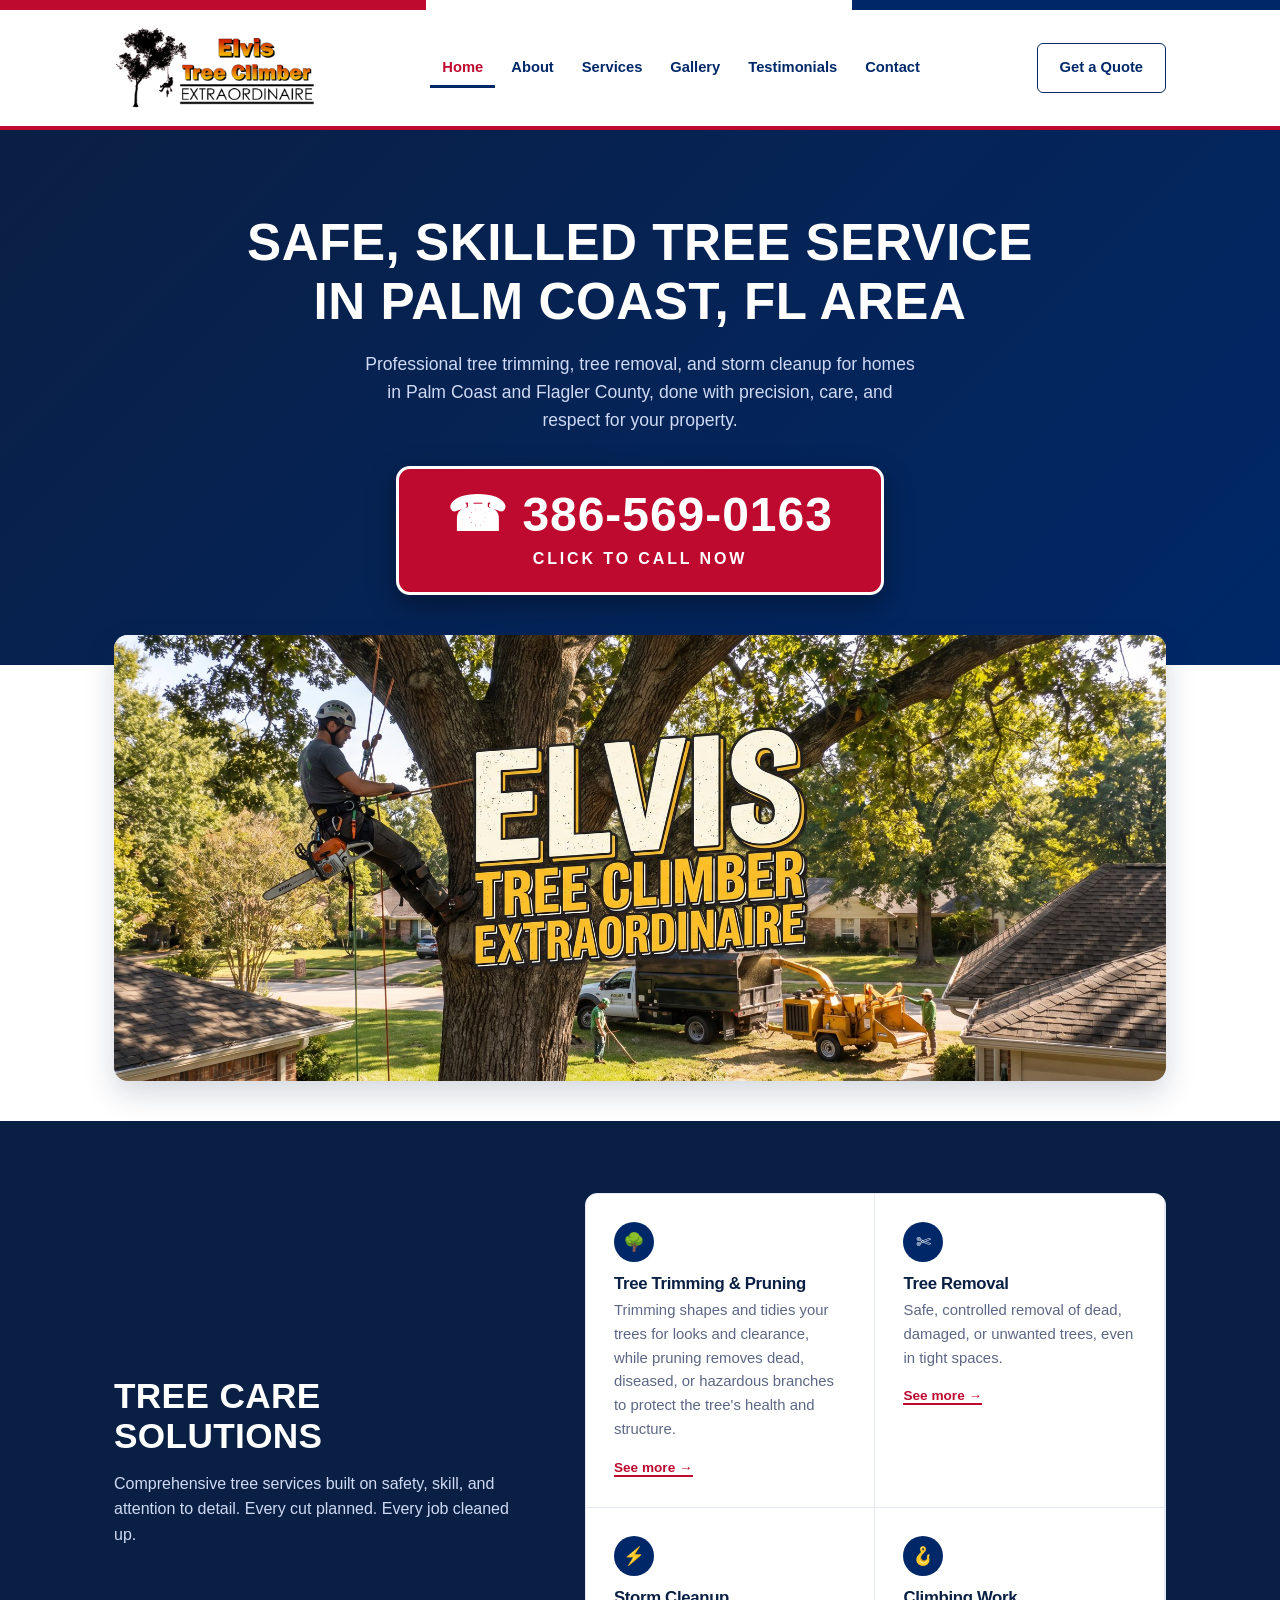
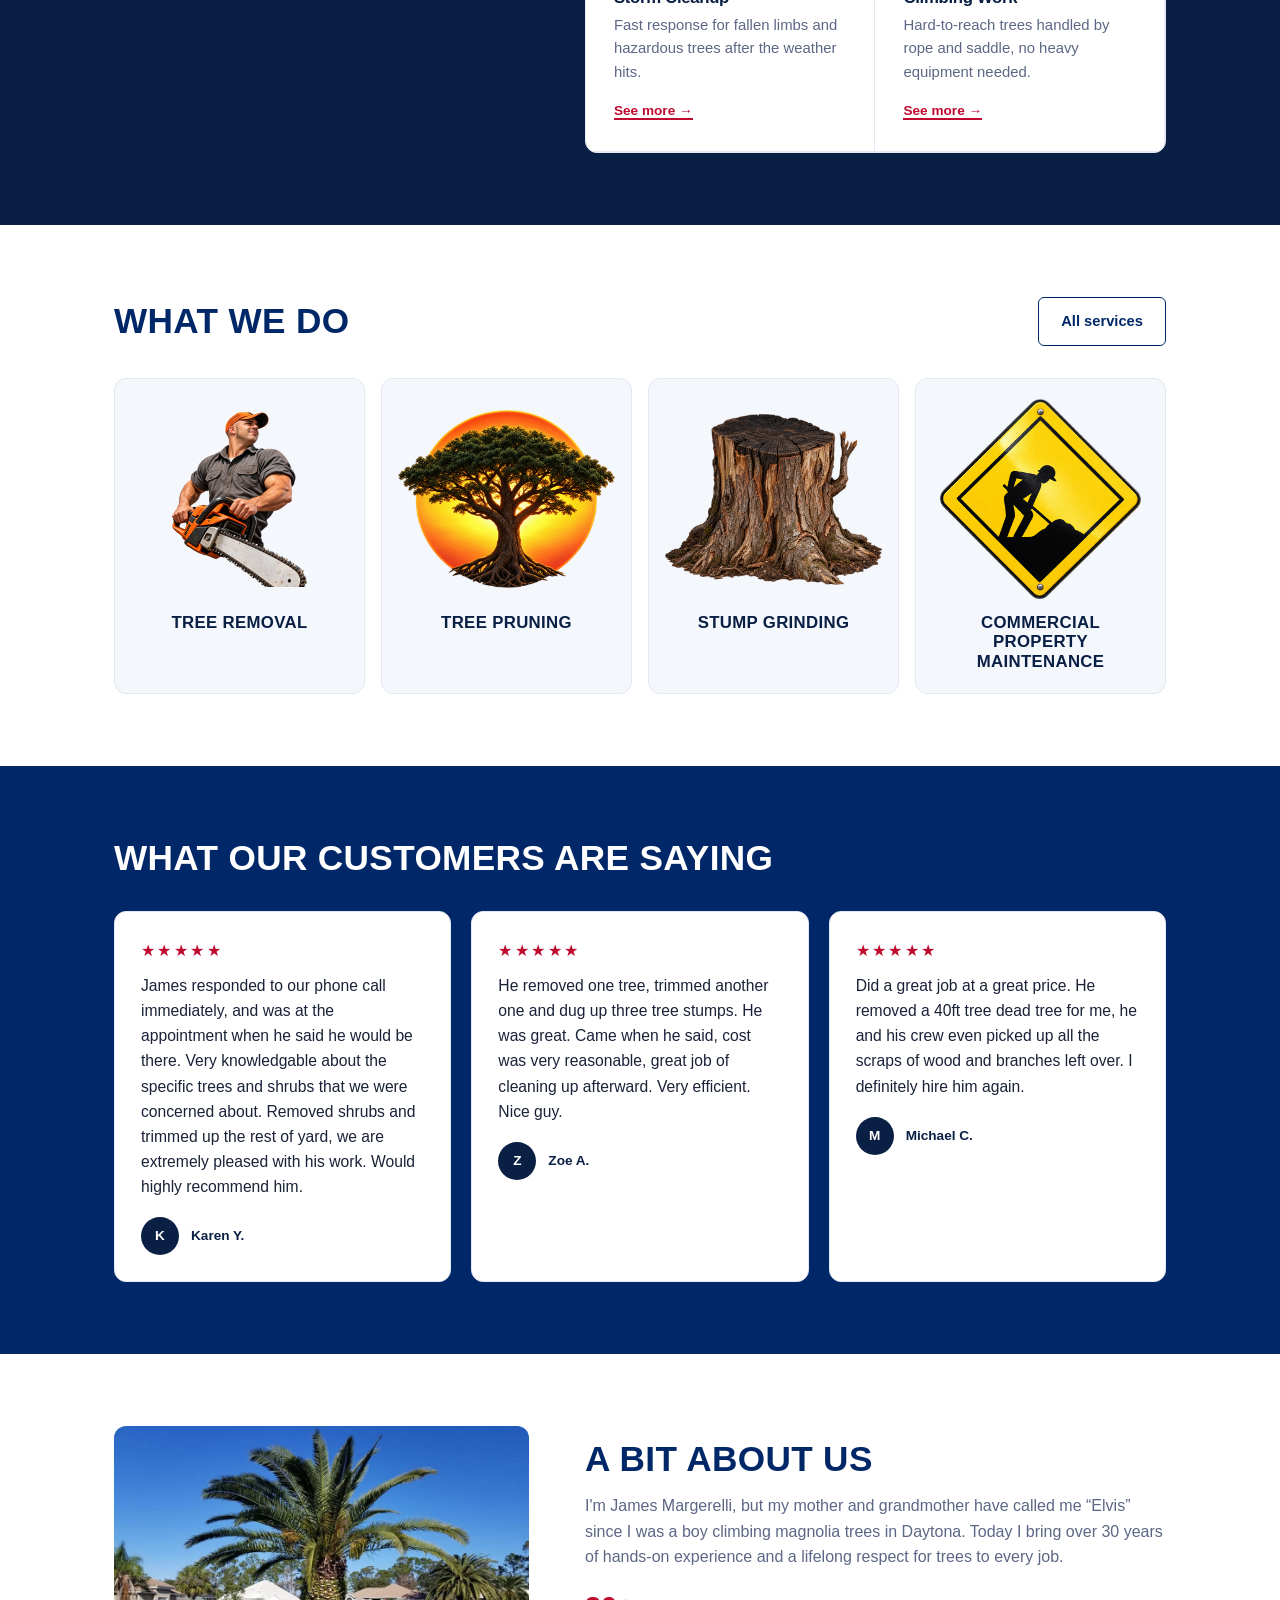
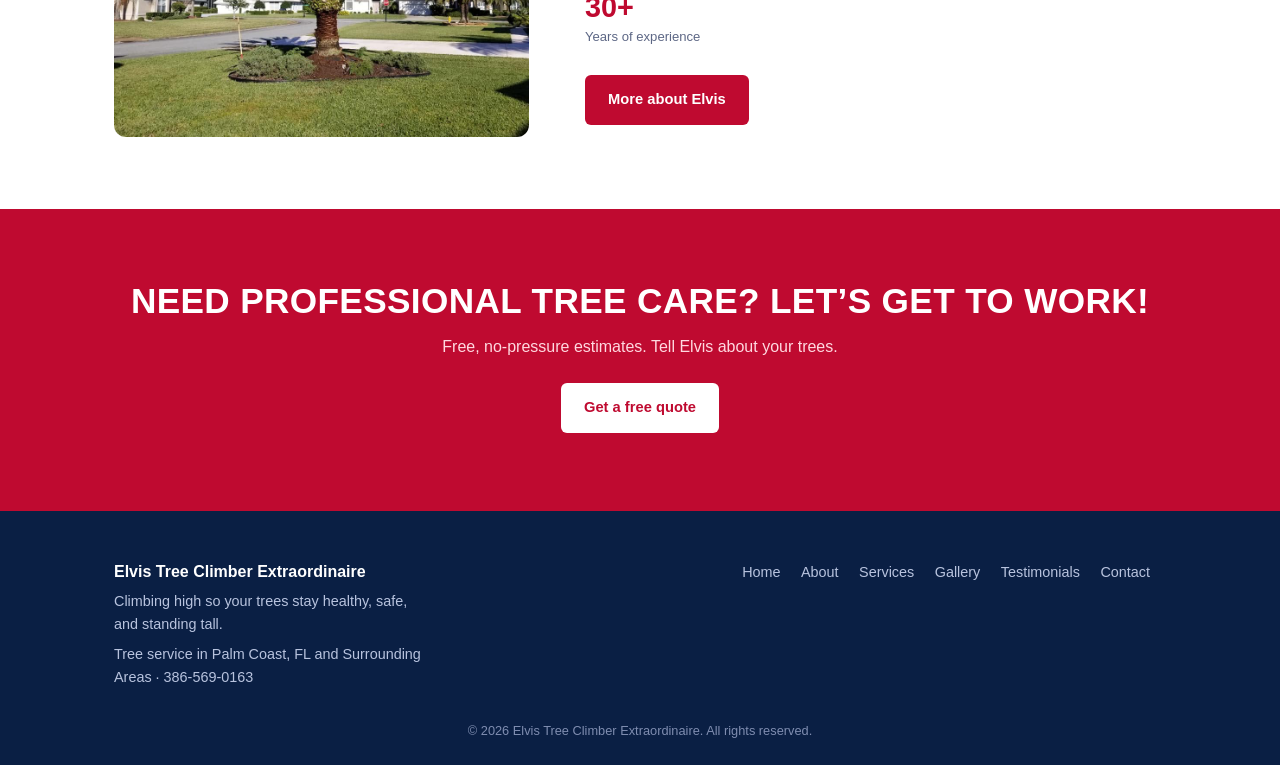
==== index.html @ 9b3d013d "Home: shrink tree removal icon, keep saw fully inside card Co-Authored-By: Claude Sonnet 5.5 <norepl" ====
<!DOCTYPE html>
<html lang="en">
<head>
<meta charset="utf-8">
<meta name="viewport" content="width=device-width,initial-scale=1">
<title>Palm Coast Tree Service | Tree Removal &amp; Trimming | Elvis</title>
<meta name="description" content="30+ years of tree trimming, tree removal, stump removal and storm cleanup in Palm Coast, FL and Flagler County. Call 386-569-0163 for a free quote.">
<link rel="canonical" href="https://elvistreeclimber.com/">
<link rel="icon" type="image/png" href="/favicon.png">
<link rel="apple-touch-icon" href="/apple-touch-icon.png">
<meta property="og:type" content="website">
<meta property="og:site_name" content="Elvis Tree Climber Extraordinaire">
<meta property="og:title" content="Palm Coast Tree Service | Tree Removal &amp; Trimming | Elvis">
<meta property="og:description" content="30+ years of tree trimming, tree removal, stump removal and storm cleanup in Palm Coast, FL and Flagler County. Call 386-569-0163 for a free quote.">
<meta property="og:url" content="https://elvistreeclimber.com/">
<meta property="og:image" content="https://elvistreeclimber.com/img/hero.jpg">
<meta name="twitter:card" content="summary_large_image">
<meta name="geo.region" content="US-FL">
<meta name="geo.placename" content="Palm Coast">
<script type="application/ld+json">{"@context":"https://schema.org","@type":"HomeAndConstructionBusiness","@id":"https://elvistreeclimber.com/#business","name":"Elvis Tree Climber Extraordinaire","alternateName":"Elvis Tree Climber","description":"Professional tree trimming, tree removal, hazardous tree evaluation, stump grinding and storm damage cleanup in Palm Coast, Florida.","url":"https://elvistreeclimber.com/","telephone":"+1-386-569-0163","email":"elvistreeclimber@gmail.com","image":"https://elvistreeclimber.com/img/hero.jpg","logo":"https://elvistreeclimber.com/img/logo.png","founder":{"@type":"Person","name":"James Margerelli"},"address":{"@type":"PostalAddress","addressLocality":"Palm Coast","addressRegion":"FL","addressCountry":"US"},"areaServed":[{"@type":"City","name":"Palm Coast","address":{"@type":"PostalAddress","addressRegion":"FL","addressCountry":"US"}},{"@type":"AdministrativeArea","name":"Flagler County, FL"}],"knowsAbout":["Tree trimming","Tree removal","Stump grinding","Storm damage cleanup","Hazardous tree evaluation","Tree planting"],"priceRange":"$$"}</script>
<link rel="stylesheet" href="style.css">
</head>
<body>
<div class="flagbar"></div>
<header class="site-header"><div class="bar">
  <a class="brand" href="index.html"><img src="img/logo.png" alt="Elvis Tree Climber Extraordinaire logo - tree service in Palm Coast, FL" width="600" height="238"></a>
  <nav><ul>
      <li><a class="active" href="index.html">Home</a></li>
      <li><a href="about.html">About</a></li>
      <li><a href="services.html">Services</a></li>
      <li><a href="gallery.html">Gallery</a></li>
      <li><a href="testimonials.html">Testimonials</a></li>
      <li><a href="contact.html">Contact</a></li>
  </ul></nav>
  <a class="btn btn-outline" href="mailto:elvistreeclimber@gmail.com?subject=Free%20Quote%20Request">Get a Quote</a>
</div></header>
<section class="hero"><div class="wrap narrow">
  <h1>Safe, skilled tree service<br>in Palm Coast, FL area</h1>
  <p>Professional tree trimming, tree removal, and storm cleanup for homes in Palm Coast and Flagler County, done with precision, care, and respect for your property.</p>
  <a class="call-btn" href="tel:+13865690163" aria-label="Call 386-569-0163 now"><span class="call-num">&#9742; 386-569-0163</span><span class="call-sub">CLICK TO CALL NOW</span></a>
</div></section>
<div class="wrap"><div class="hero-img"><img src="img/hero.jpg" alt="Elvis Tree Climber Extraordinaire crew trimming an oak tree with a chipper truck below - tree service Palm Coast, FL" fetchpriority="high" width="2000" height="848"></div></div>

<section class="band navy"><div class="wrap two">
  <div class="lhs"><h2>Tree care solutions</h2><p>Comprehensive tree services built on safety, skill, and attention to detail. Every cut planned. Every job cleaned up.</p></div>
  <div class="svc-grid">
    <div class="svc"><span class="ico">&#127795;</span><h3>Tree Trimming &amp; Pruning</h3><p>Trimming shapes and tidies your trees for looks and clearance, while pruning removes dead, diseased, or hazardous branches to protect the tree's health and structure.</p><a class="more" href="contact.html">See more &rarr;</a></div>
    <div class="svc"><span class="ico">&#9988;</span><h3>Tree Removal</h3><p>Safe, controlled removal of dead, damaged, or unwanted trees, even in tight spaces.</p><a class="more" href="contact.html">See more &rarr;</a></div>
    <div class="svc"><span class="ico">&#9889;</span><h3>Storm Cleanup</h3><p>Fast response for fallen limbs and hazardous trees after the weather hits.</p><a class="more" href="contact.html">See more &rarr;</a></div>
    <div class="svc"><span class="ico">&#129693;</span><h3>Climbing Work</h3><p>Hard-to-reach trees handled by rope and saddle, no heavy equipment needed.</p><a class="more" href="contact.html">See more &rarr;</a></div>
  </div>
</div></section>

<section><div class="wrap">
  <div class="sec-head"><h2>What we do</h2><a class="btn btn-outline" href="services.html">All services</a></div>
  <div class="icon-grid">
    <div class="icon-card"><div class="icon-img"><img style="height:185px;max-height:100%" src="img/icons/removal.png" alt="Chainsaw-wielding tree removal pro in Palm Coast, FL" loading="lazy"></div><h3>Tree Removal</h3></div>
    <div class="icon-card"><div class="icon-img"><img src="img/icons/pruning.png" alt="Tree pruning icon with silhouette of an oak in Palm Coast, FL" loading="lazy"></div><h3>Tree Pruning</h3></div>
    <div class="icon-card"><div class="icon-img"><img src="img/icons/stump.png" alt="Tree stump grinding icon in Palm Coast, FL" loading="lazy"></div><h3>Stump Grinding</h3></div>
    <div class="icon-card"><div class="icon-img"><img src="img/icons/commercial.png" alt="Commercial property maintenance work sign in Palm Coast, FL" loading="lazy"></div><h3>Commercial Property Maintenance</h3></div>
  </div>
</div></section>

<section class="band blue"><div class="wrap">
  <div class="sec-head"><h2>What our customers are saying</h2></div>
  <div class="quotes">
    <figure class="quote"><div class="stars" aria-label="5 out of 5 stars">&#9733;&#9733;&#9733;&#9733;&#9733;</div>
      <blockquote>James responded to our phone call immediately, and was at the appointment when he said he would be there. Very knowledgable about the specific trees and shrubs that we were concerned about. Removed shrubs and trimmed up the rest of yard, we are extremely pleased with his work. Would highly recommend him.</blockquote>
      <figcaption><span class="avatar">K</span><span><b>Karen Y.</b></span></figcaption></figure>
    <figure class="quote"><div class="stars" aria-label="5 out of 5 stars">&#9733;&#9733;&#9733;&#9733;&#9733;</div>
      <blockquote>He removed one tree, trimmed another one and dug up three tree stumps. He was great. Came when he said, cost was very reasonable, great job of cleaning up afterward. Very efficient. Nice guy.</blockquote>
      <figcaption><span class="avatar">Z</span><span><b>Zoe A.</b></span></figcaption></figure>
    <figure class="quote"><div class="stars" aria-label="5 out of 5 stars">&#9733;&#9733;&#9733;&#9733;&#9733;</div>
      <blockquote>Did a great job at a great price. He removed a 40ft tree dead tree for me, he and his crew even picked up all the scraps of wood and branches left over. I definitely hire him again.</blockquote>
      <figcaption><span class="avatar">M</span><span><b>Michael C.</b></span></figcaption></figure>
  </div>
</div></section>

<section><div class="wrap two">
  <div class="about-img wide"><img src="img/palm.jpg" alt="Freshly trimmed palm tree in a Florida neighborhood, tree trimming by Elvis Tree Climber Extraordinaire" width="960" height="720" loading="lazy" decoding="async"></div>
  <div class="lhs"><h2>A bit about us</h2><p>I'm James Margerelli, but my mother and grandmother have called me &ldquo;Elvis&rdquo; since I was a boy climbing magnolia trees in Daytona. Today I bring over 30 years of hands-on experience and a lifelong respect for trees to every job.</p>
    <div class="stats"><div><b>30+</b><span>Years of experience</span></div></div>
    <a class="btn btn-dark" href="about.html">More about Elvis</a></div>
</div></section>

<section class="cta"><div class="wrap">
  <h2>Need Professional Tree Care? Let&rsquo;s Get to Work!</h2>
  <p>Free, no-pressure estimates. Tell Elvis about your trees.</p>
  <a class="btn btn-light" href="mailto:elvistreeclimber@gmail.com?subject=Free%20Quote%20Request">Get a free quote</a>
</div></section>
<footer><div class="wrap foot">
  <div><strong>Elvis Tree Climber Extraordinaire</strong><p>Climbing high so your trees stay healthy, safe, and standing tall.</p><p>Tree service in Palm Coast, FL and Surrounding Areas &middot; <a href="tel:+13865690163">386-569-0163</a></p></div>
  <div><a href="index.html">Home</a> <a href="about.html">About</a> <a href="services.html">Services</a> <a href="gallery.html">Gallery</a> <a href="testimonials.html">Testimonials</a> <a href="contact.html">Contact</a></div>
</div>
<p class="copy">&copy; 2026 Elvis Tree Climber Extraordinaire. All rights reserved.</p></footer>
</body>
</html>
---- style.css ----
:root{--red:#BF0A30;--red-dark:#8f0724;--navy:#0a1f44;--blue:#002868;--ink:#1a2238;--muted:#5d6785;--line:#e3e8f2;--tint:#f4f7fc;--white:#fff}
*{box-sizing:border-box;margin:0;padding:0}
html{scroll-behavior:smooth}
body{font-family:'Inter','Segoe UI',Helvetica,Arial,sans-serif;color:var(--ink);background:var(--white);line-height:1.6;-webkit-font-smoothing:antialiased}
a{color:inherit;text-decoration:none}
.wrap{max-width:1100px;margin:0 auto;padding:0 24px}
.narrow{max-width:760px}
h1,h2,h3{line-height:1.15;letter-spacing:-.02em;color:var(--navy)}

/* header */
.site-header{background:var(--white);border-bottom:1px solid var(--line);position:sticky;top:0;z-index:50}
.bar{max-width:1100px;margin:0 auto;padding:16px 24px;display:flex;align-items:center;justify-content:space-between;gap:16px;flex-wrap:wrap}
.brand{font-weight:800;font-size:1.05rem;color:var(--navy);display:flex;align-items:center;gap:8px}
.brand .mark{color:var(--red);font-size:1rem}
nav ul{list-style:none;display:flex;gap:4px;flex-wrap:wrap}
nav a{display:block;padding:8px 12px;font-size:.92rem;font-weight:500;color:var(--muted);border-radius:6px}
nav a:hover{color:var(--navy)}
nav a.active{color:var(--navy);font-weight:700;box-shadow:inset 0 -2px 0 var(--red);border-radius:0}

/* buttons */
.btn{display:inline-block;padding:12px 22px;border-radius:6px;font-weight:600;font-size:.92rem;border:1.5px solid transparent;cursor:pointer;font-family:inherit;transition:.15s}
.btn-dark{background:var(--navy);color:var(--white)}
.btn-dark:hover{background:var(--red)}
.btn-outline{border-color:var(--navy);color:var(--navy);background:transparent}
.btn-outline:hover{background:var(--navy);color:var(--white)}
.btn-light{background:var(--white);color:var(--red)}
.btn-light:hover{background:var(--navy);color:var(--white)}

/* hero + intro */
.hero{padding:84px 0 40px;text-align:center}
.hero h1{font-size:clamp(2.2rem,5.5vw,3.6rem);font-weight:800}
.hero p{margin:18px auto 28px;color:var(--muted);font-size:1.1rem;max-width:560px}
.intro{padding:64px 0 24px;text-align:center}
.intro h1{font-size:clamp(2rem,4.5vw,3rem);font-weight:800}
.intro p{margin:14px auto 0;color:var(--muted);font-size:1.05rem;max-width:620px}
.hero-img{margin-top:16px;aspect-ratio:21/9;border-radius:14px;background:var(--tint);border:2px dashed #c3cde3;display:flex;align-items:center;justify-content:center;color:var(--muted);font-weight:600;font-size:.95rem;text-align:center;padding:20px;overflow:hidden}

/* sections */
section{padding:72px 0}
.band{background:var(--tint)}
h2{font-size:clamp(1.6rem,3.2vw,2.2rem);font-weight:800}
.sec-head{display:flex;justify-content:space-between;align-items:center;gap:16px;flex-wrap:wrap;margin-bottom:32px}
.two{display:grid;grid-template-columns:1fr 1.4fr;gap:56px;align-items:center}
.lhs p{color:var(--muted);margin:14px 0 22px}

/* services */
.svc-grid{display:grid;grid-template-columns:1fr 1fr;gap:0;border:1px solid var(--line);border-radius:12px;overflow:hidden;background:var(--white)}
.svc-grid.three{grid-template-columns:repeat(3,1fr)}
.svc{padding:28px;border-right:1px solid var(--line);border-bottom:1px solid var(--line)}
.svc .ico{display:inline-flex;width:40px;height:40px;border-radius:50%;background:var(--tint);align-items:center;justify-content:center;font-size:1.1rem;margin-bottom:12px;color:var(--red)}
.svc h3{font-size:1.05rem;margin-bottom:6px}
.svc p{color:var(--muted);font-size:.93rem;margin-bottom:12px}
.more{font-weight:700;font-size:.85rem;color:var(--red);border-bottom:2px solid var(--red)}

/* photos */
.shots{display:grid;grid-template-columns:repeat(4,1fr);gap:16px}
.shots.six{grid-template-columns:repeat(3,1fr)}
.shot{aspect-ratio:4/5;border-radius:12px;display:flex;align-items:center;justify-content:center;text-align:center;padding:14px;background:var(--tint);border:2px dashed #c3cde3;color:var(--muted);font-weight:600;font-size:.9rem;overflow:hidden}
.shots.six .shot{aspect-ratio:4/3}

/* testimonials */
.quotes{display:grid;grid-template-columns:repeat(3,1fr);gap:20px}
.quotes.two-col{grid-template-columns:1fr 1fr}
.quote{background:var(--white);border:1px solid var(--line);border-radius:12px;padding:26px}
.stars{color:var(--red);letter-spacing:.15em;margin-bottom:10px}
.quote blockquote{font-size:.98rem;color:var(--ink);margin-bottom:18px}
.quote figcaption{display:flex;align-items:center;gap:12px;font-size:.85rem;color:var(--muted)}
.quote figcaption b{color:var(--navy)}
.avatar{width:38px;height:38px;border-radius:50%;background:var(--navy);color:#fff;display:inline-flex;align-items:center;justify-content:center;font-weight:700}

/* about */
.about-img{aspect-ratio:4/5;border-radius:12px;background:var(--tint);border:2px dashed #c3cde3;display:flex;align-items:center;justify-content:center;color:var(--muted);font-weight:600;overflow:hidden}
.stats{display:flex;gap:32px;margin:6px 0 26px;flex-wrap:wrap}
.stats b{display:block;font-size:1.8rem;color:var(--navy);line-height:1.1}
.stats span{font-size:.82rem;color:var(--muted)}

/* cta */
.cta{background:var(--red);color:#fff;text-align:center}
.cta h2{color:#fff}
.cta p{margin:12px 0 24px;color:#ffd9e0}

/* form */
form{display:grid;gap:16px}
label{display:block;font-weight:600;font-size:.85rem;color:var(--navy);margin-bottom:6px}
input,textarea,select{width:100%;padding:12px 14px;border:1.5px solid var(--line);border-radius:8px;font:inherit;background:#fff}
input:focus,textarea:focus,select:focus{outline:none;border-color:var(--red)}
textarea{min-height:140px}

/* footer */
footer{background:var(--navy);color:#b8c3de;padding:48px 0 24px}
.foot{display:flex;justify-content:space-between;gap:32px;flex-wrap:wrap}
.foot strong{color:#fff}
.foot p{margin-top:6px;max-width:320px;font-size:.9rem}
.foot a{margin-right:16px;font-size:.9rem}
.foot a:hover{color:#fff}
.copy{text-align:center;margin-top:32px;font-size:.8rem;color:#7f8db0}

@media(max-width:860px){
  .two{grid-template-columns:1fr;gap:32px}
  .svc-grid,.svc-grid.three{grid-template-columns:1fr}
  .shots{grid-template-columns:1fr 1fr}
  .shots.six{grid-template-columns:1fr 1fr}
  .quotes,.quotes.two-col{grid-template-columns:1fr}
  .bar{justify-content:center}
  nav ul{justify-content:center}
  .hero-img{aspect-ratio:16/10}
}

/* when a real photo is dropped into a slot, fill it */
.hero-img img,.shot img,.about-img img{width:100%;height:100%;object-fit:cover;display:block}
.hero-img:has(img),.shot:has(img),.about-img:has(img){border:0;padding:0}

/* about page long-form */
.prose h2{margin-bottom:14px}
.prose p{color:var(--muted);margin:0 0 16px}
.lhs.prose p{margin:0 0 16px}
.sig{color:var(--navy)!important;border-left:3px solid var(--red);padding-left:14px;margin-top:24px!important}
.list-title{margin:36px 0 16px;font-size:1.2rem}
.checks{list-style:none;display:grid;grid-template-columns:1fr 1fr;gap:16px}
.checks li{border:1px solid var(--line);border-radius:12px;padding:20px 22px;color:var(--muted);font-size:.93rem;background:var(--white);border-top:3px solid var(--red)}
.checks li b{display:block;color:var(--navy);font-size:1rem;margin-bottom:4px}
@media(max-width:860px){.checks{grid-template-columns:1fr}}

/* ---- flag palette: stronger red & blue ---- */
.flagbar{height:10px;background:linear-gradient(90deg,var(--red) 0 33.3%,#fff 33.3% 66.6%,var(--blue) 66.6%)}
.site-header{border-bottom:4px solid var(--red)}
.brand img{height:84px;width:auto;display:block}
nav a{color:var(--blue);font-weight:600}
nav a:hover{color:var(--red)}
nav a.active{color:var(--red);box-shadow:inset 0 -3px 0 var(--blue)}
.btn-dark{background:var(--red);color:#fff}
.btn-dark:hover{background:var(--blue)}
.btn-outline{border-color:var(--blue);color:var(--blue)}
.btn-outline:hover{background:var(--blue);color:#fff}
.hero,.intro{background:linear-gradient(135deg,var(--navy),var(--blue));color:#fff}
.hero h1,.intro h1{color:#fff}
.hero p,.intro p{color:#cfdaf5}
.hero{padding-bottom:70px}
.hero-img{margin-top:-30px;margin-bottom:40px;position:relative;background:#fff;box-shadow:0 12px 30px rgba(10,31,68,.18)}
.intro{padding:56px 0 52px;border-bottom:6px solid var(--red)}
h2{color:var(--blue)}
.band.navy{background:var(--navy);color:#fff}
.band.navy h2,.band.navy h3{color:#fff}
.band.navy p{color:#cfdaf5}
.band.navy .svc h3{color:var(--navy)}
.band.navy .svc p{color:var(--muted)}
.band.navy .btn-dark:hover{background:#fff;color:var(--red)}
.band.blue{background:var(--blue);color:#fff}
.band.blue h2{color:#fff}
.band.blue p{color:#dbe5ff}
.band.blue .quote blockquote{color:var(--ink)}
.band.blue .sig{color:#fff!important;border-left-color:var(--red)}
.svc .ico{background:var(--blue);color:#fff}
.stats b{color:var(--red)}
.checks li{border-top-color:var(--blue)}
.cta{background:var(--red)}
.about-img img{object-position:center 20%}
footer{border-top:6px solid var(--red)}
@media(max-width:860px){.brand img{height:64px}.hero-img{margin-top:-20px}}
.quotes.two-col{align-items:start}

/* all-caps page and section titles */
h1,h2{text-transform:uppercase;letter-spacing:.01em}
.hero h1{font-size:clamp(2rem,5vw,3.2rem)}

.hero-img:has(img){aspect-ratio:2000/848}
@media(max-width:860px){.hero-img:has(img){aspect-ratio:2000/848}}

/* big call button */
.call-btn{display:inline-flex;flex-direction:column;align-items:center;gap:4px;background:var(--red);color:#fff;padding:20px 48px;border-radius:14px;border:3px solid #fff;box-shadow:0 10px 28px rgba(0,0,0,.35);transition:.15s;animation:callpulse 2.2s infinite}
.call-btn:hover{background:#fff;color:var(--red);border-color:var(--red);transform:translateY(-2px)}
.call-num{font-size:clamp(1.9rem,6vw,3rem);font-weight:900;letter-spacing:.02em;line-height:1.1}
.call-sub{font-size:clamp(.8rem,2.4vw,1rem);font-weight:800;letter-spacing:.18em}
@keyframes callpulse{0%{box-shadow:0 10px 28px rgba(0,0,0,.35),0 0 0 0 rgba(191,10,48,.6)}70%{box-shadow:0 10px 28px rgba(0,0,0,.35),0 0 0 18px rgba(191,10,48,0)}100%{box-shadow:0 10px 28px rgba(0,0,0,.35),0 0 0 0 rgba(191,10,48,0)}}
@media(prefers-reduced-motion:reduce){.call-btn{animation:none}}
.hero p{margin-bottom:32px}

.nw{white-space:nowrap}

.intro p.contact-line{max-width:none;display:flex;flex-wrap:wrap;justify-content:center;gap:6px 0}
.contact-line span{padding:0 18px;border-left:1px solid rgba(255,255,255,.35)}
.contact-line span:first-child{border-left:0}
@media(max-width:700px){.contact-line{flex-direction:column;align-items:center}.contact-line span{border-left:0;padding:2px 0}}
.hero .wrap.narrow{max-width:920px}.hero h1{text-wrap:balance}

.about-img.wide{aspect-ratio:4/3}
.about-img.wide img{object-position:center}

.gallery{columns:3;column-gap:16px}
.gallery .gitem{display:block;margin:0 0 16px;break-inside:avoid;border-radius:12px;overflow:hidden;background:var(--tint)}
.gallery .gitem img{width:100%;height:auto;display:block;transition:transform .3s}
.gallery .gitem:hover img{transform:scale(1.03)}
@media(max-width:900px){.gallery{columns:2}}
@media(max-width:520px){.gallery{columns:1}}

.icon-grid{display:grid;grid-template-columns:repeat(4,1fr);gap:16px}
.icon-card{background:var(--tint);border:1px solid var(--line);border-radius:12px;padding:20px 16px 22px;text-align:center}
.icon-img{height:200px;display:flex;align-items:center;justify-content:center;margin-bottom:14px}
.icon-img img{max-width:100%;max-height:100%;width:auto;height:auto;object-fit:contain}
.icon-card h3{font-size:1.05rem;text-transform:uppercase;letter-spacing:.02em;color:var(--navy);margin:0}
@media(max-width:900px){.icon-grid{grid-template-columns:1fr 1fr}}

.band-tint{background:var(--tint)}
.feature{display:grid;grid-template-columns:1fr 1.6fr;gap:40px;align-items:center}
.feature-img{display:flex;justify-content:center}
.feature-img img{max-width:260px;width:100%;height:auto}
.feature-txt h2{margin-top:0}
.feature-txt p{color:var(--muted);line-height:1.7}
.feature-txt .btn{margin-top:8px}
@media(max-width:800px){.feature{grid-template-columns:1fr;gap:20px;text-align:center}}
.feature-txt h2{margin-bottom:14px}.feature-txt p{margin:0 0 14px}
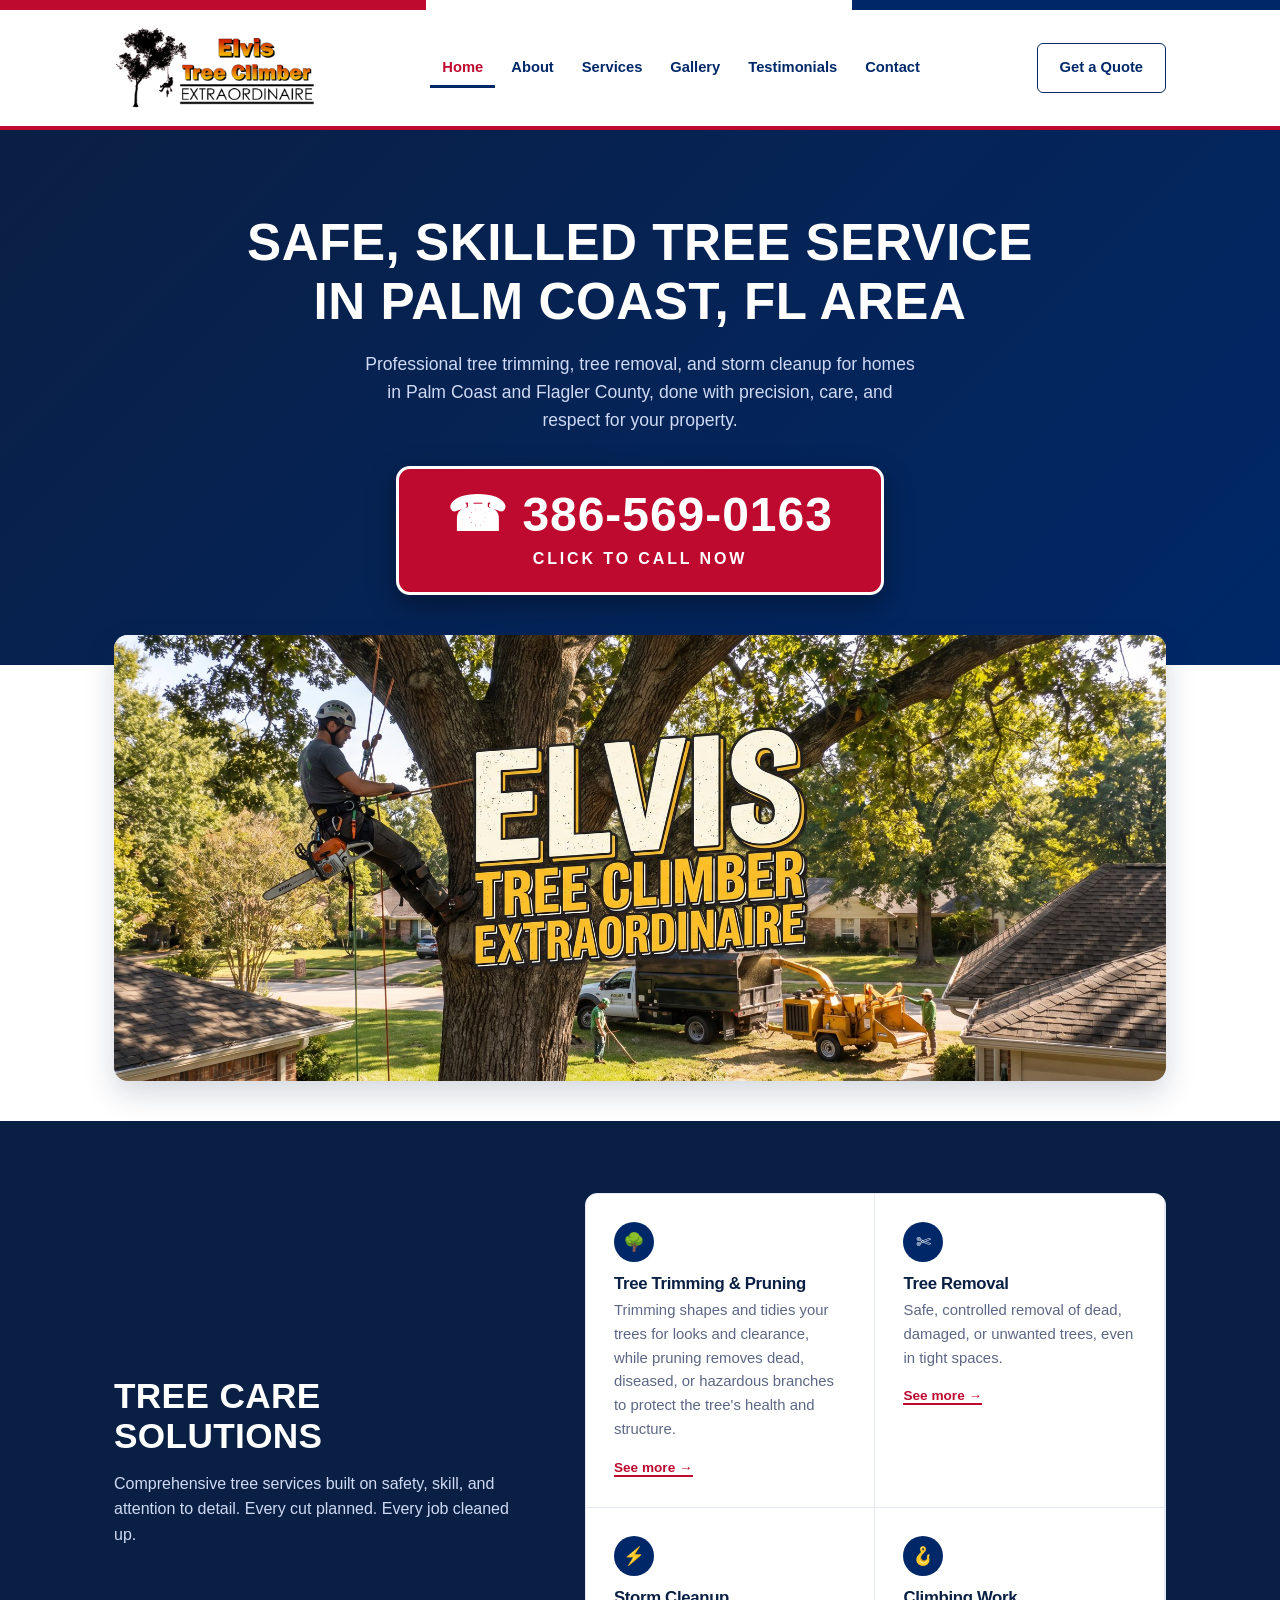
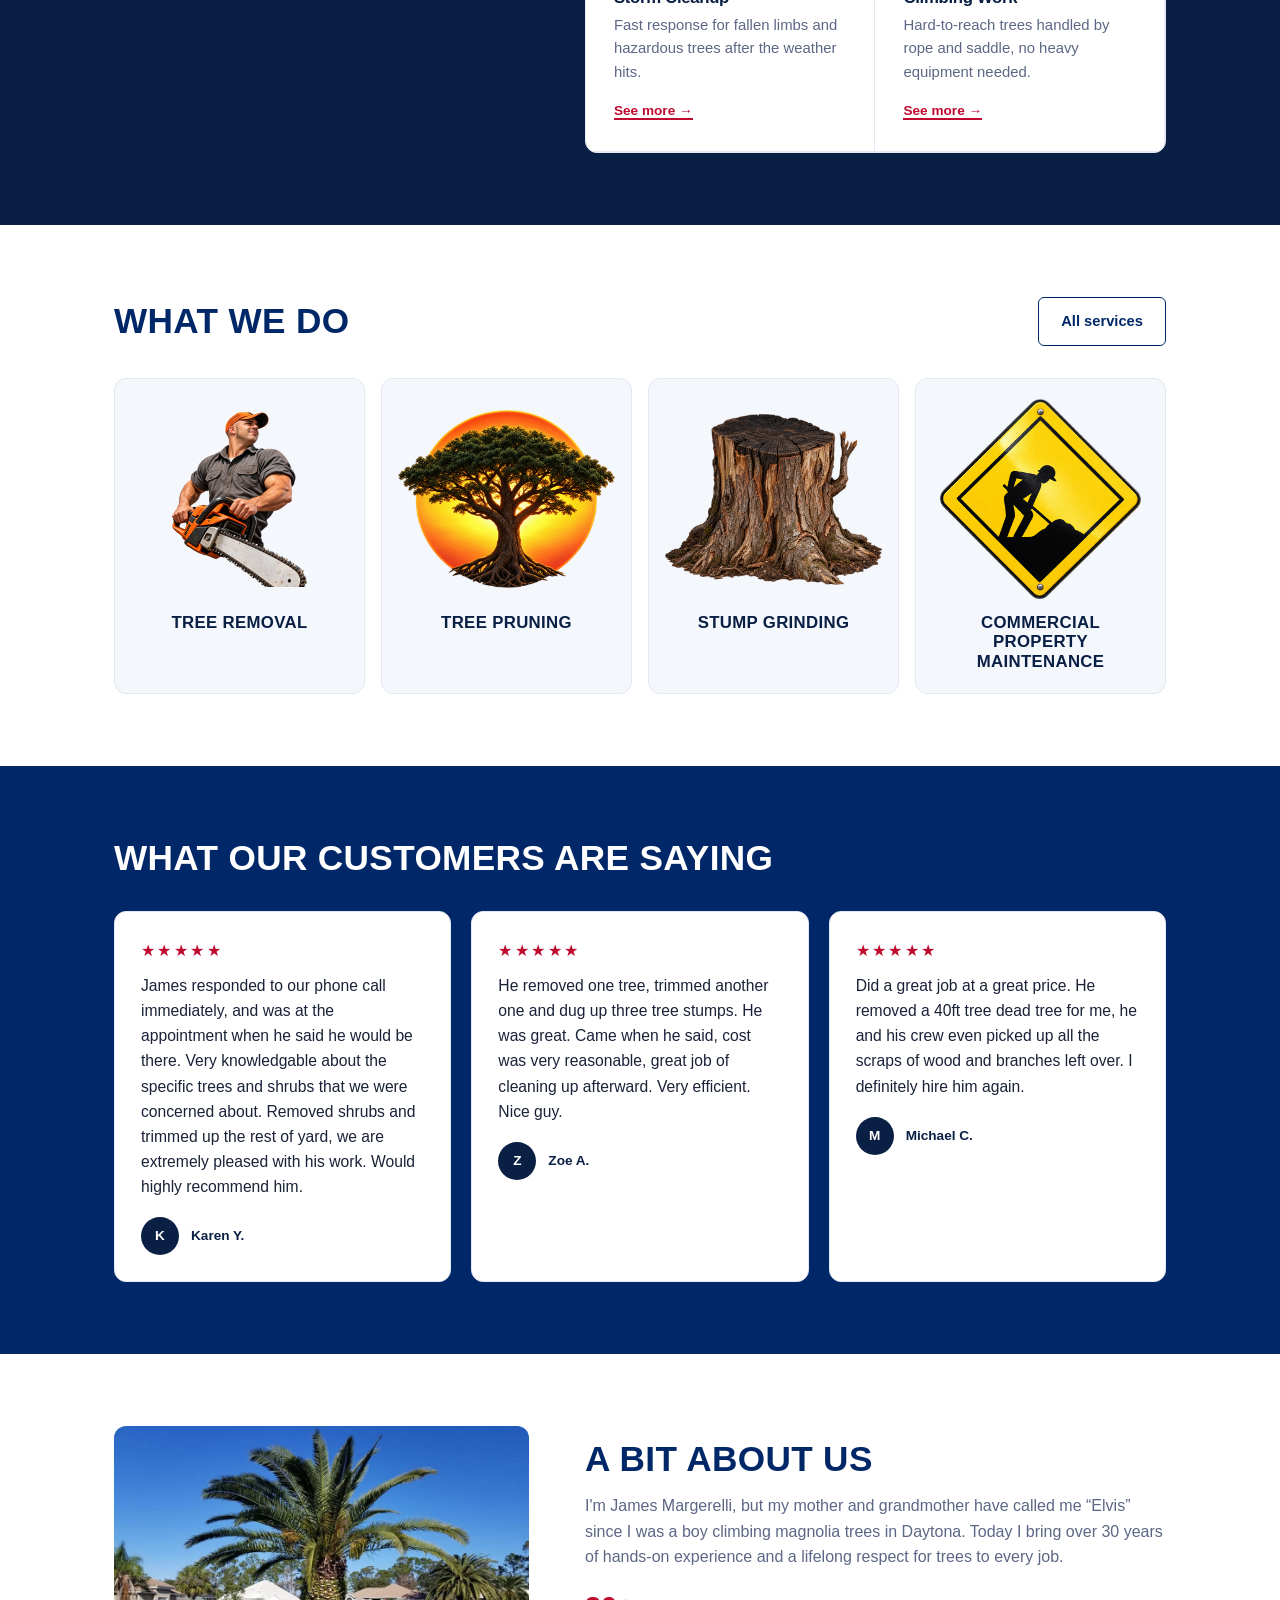
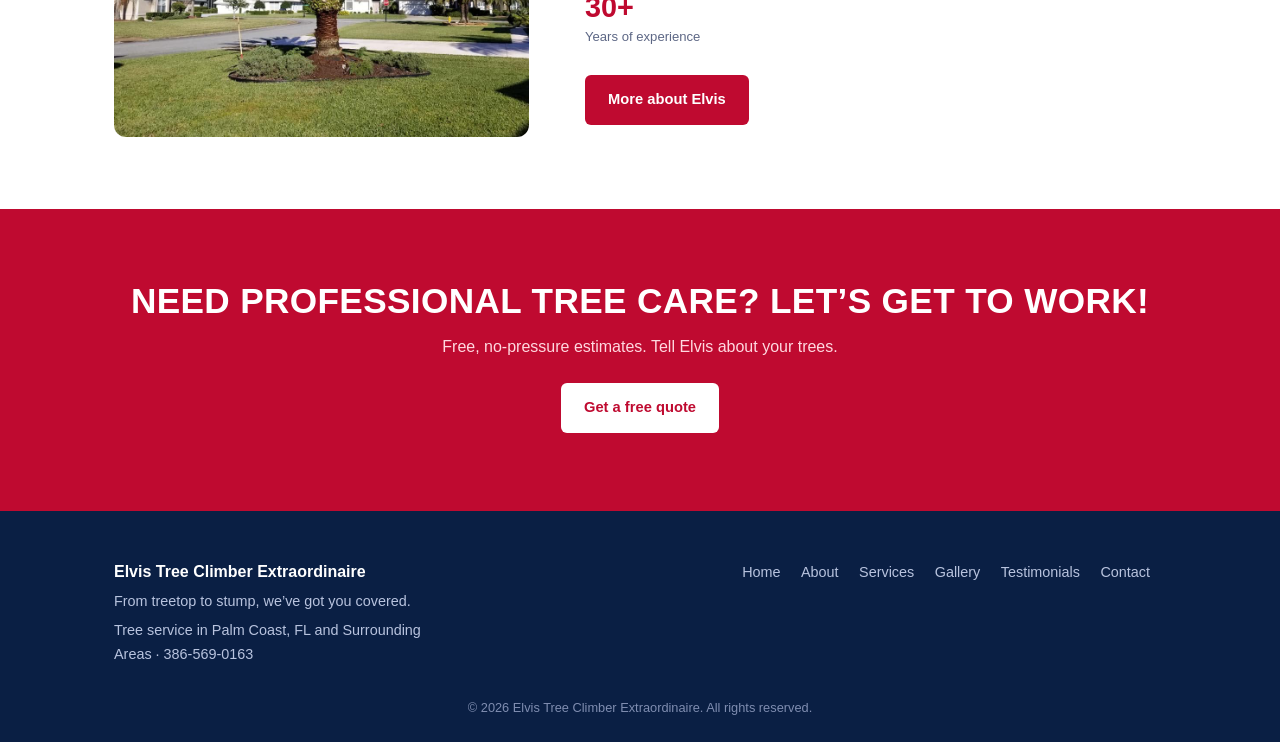
==== commit 01321730: "Footer tagline: From treetop to stump, we've got you covered Co-Authored-By: Claude Sonnet 5.5 <nore" ====
--- a/index.html
+++ b/index.html
@@ -89,7 +89,7 @@
   <a class="btn btn-light" href="mailto:elvistreeclimber@gmail.com?subject=Free%20Quote%20Request">Get a free quote</a>
 </div></section>
 <footer><div class="wrap foot">
-  <div><strong>Elvis Tree Climber Extraordinaire</strong><p>Climbing high so your trees stay healthy, safe, and standing tall.</p><p>Tree service in Palm Coast, FL and Surrounding Areas &middot; <a href="tel:+13865690163">386-569-0163</a></p></div>
+  <div><strong>Elvis Tree Climber Extraordinaire</strong><p>From treetop to stump, we&rsquo;ve got you covered.</p><p>Tree service in Palm Coast, FL and Surrounding Areas &middot; <a href="tel:+13865690163">386-569-0163</a></p></div>
   <div><a href="index.html">Home</a> <a href="about.html">About</a> <a href="services.html">Services</a> <a href="gallery.html">Gallery</a> <a href="testimonials.html">Testimonials</a> <a href="contact.html">Contact</a></div>
 </div>
 <p class="copy">&copy; 2026 Elvis Tree Climber Extraordinaire. All rights reserved.</p></footer>
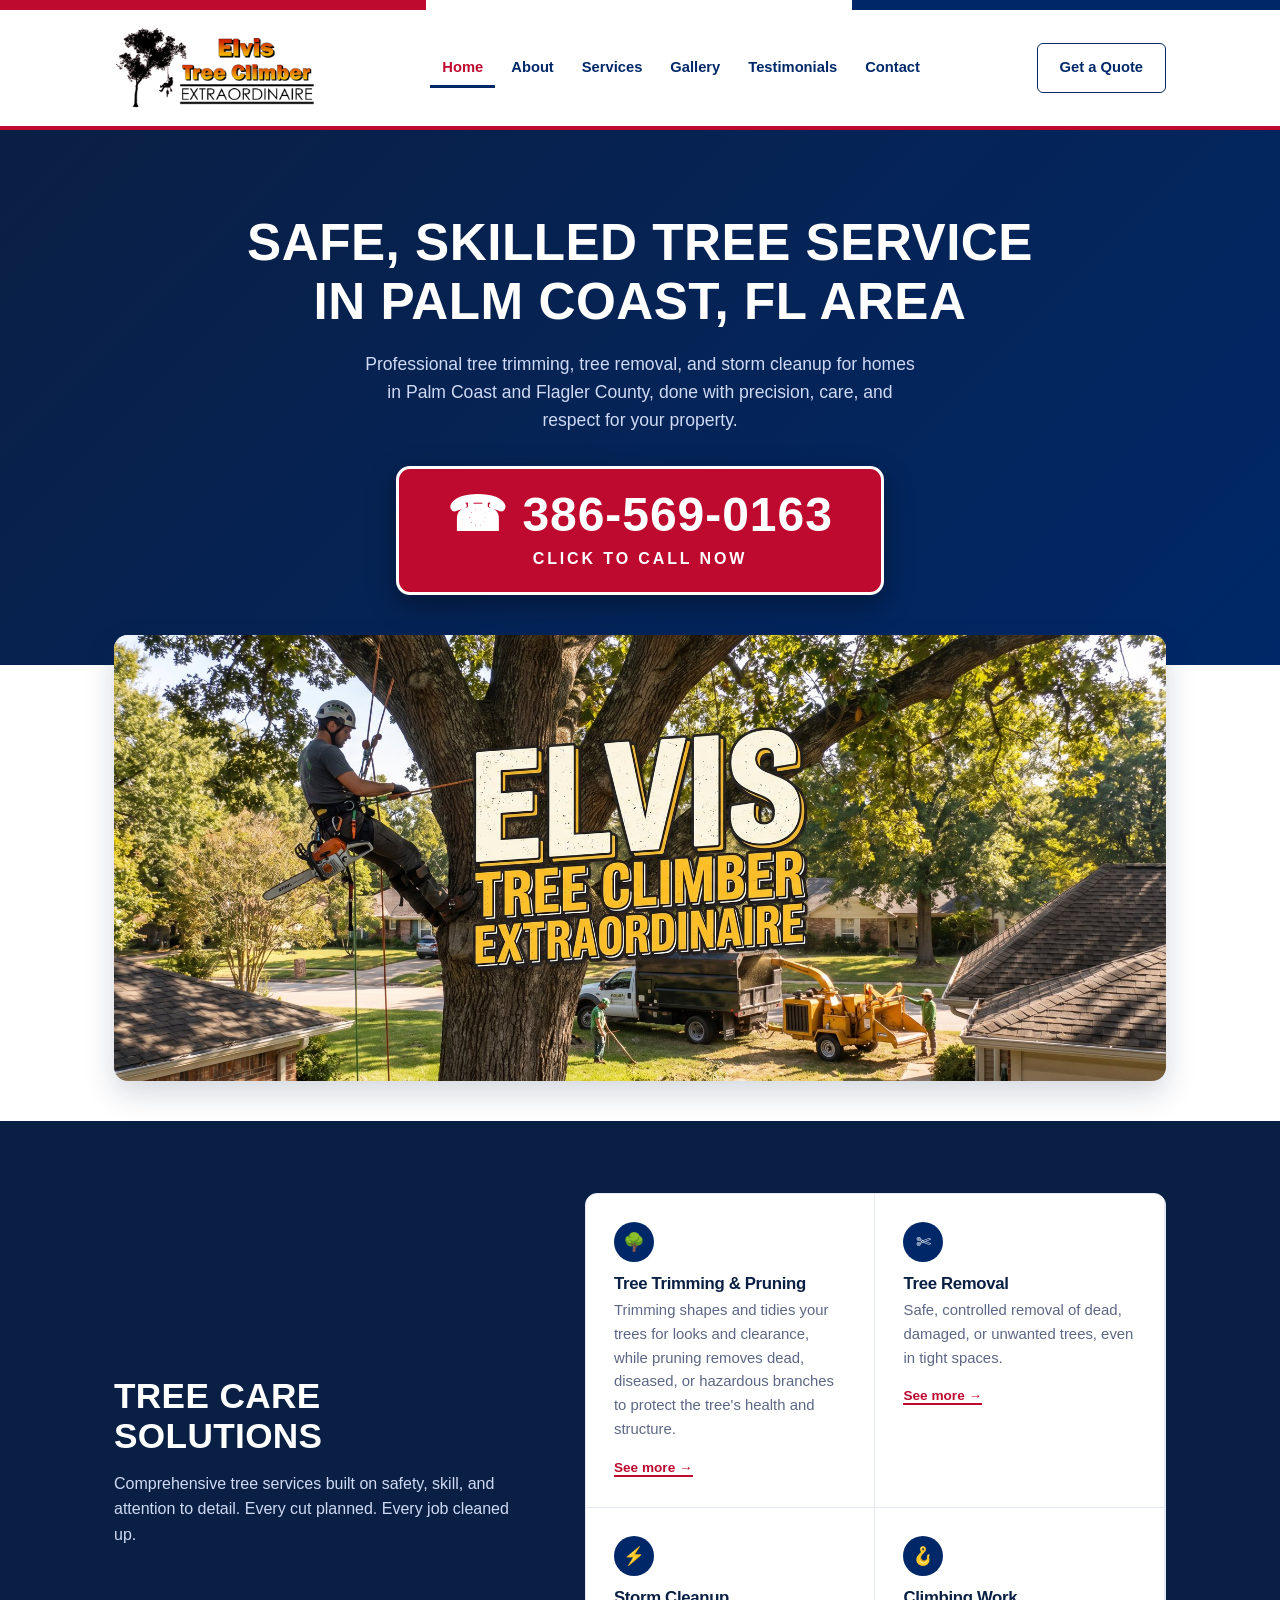
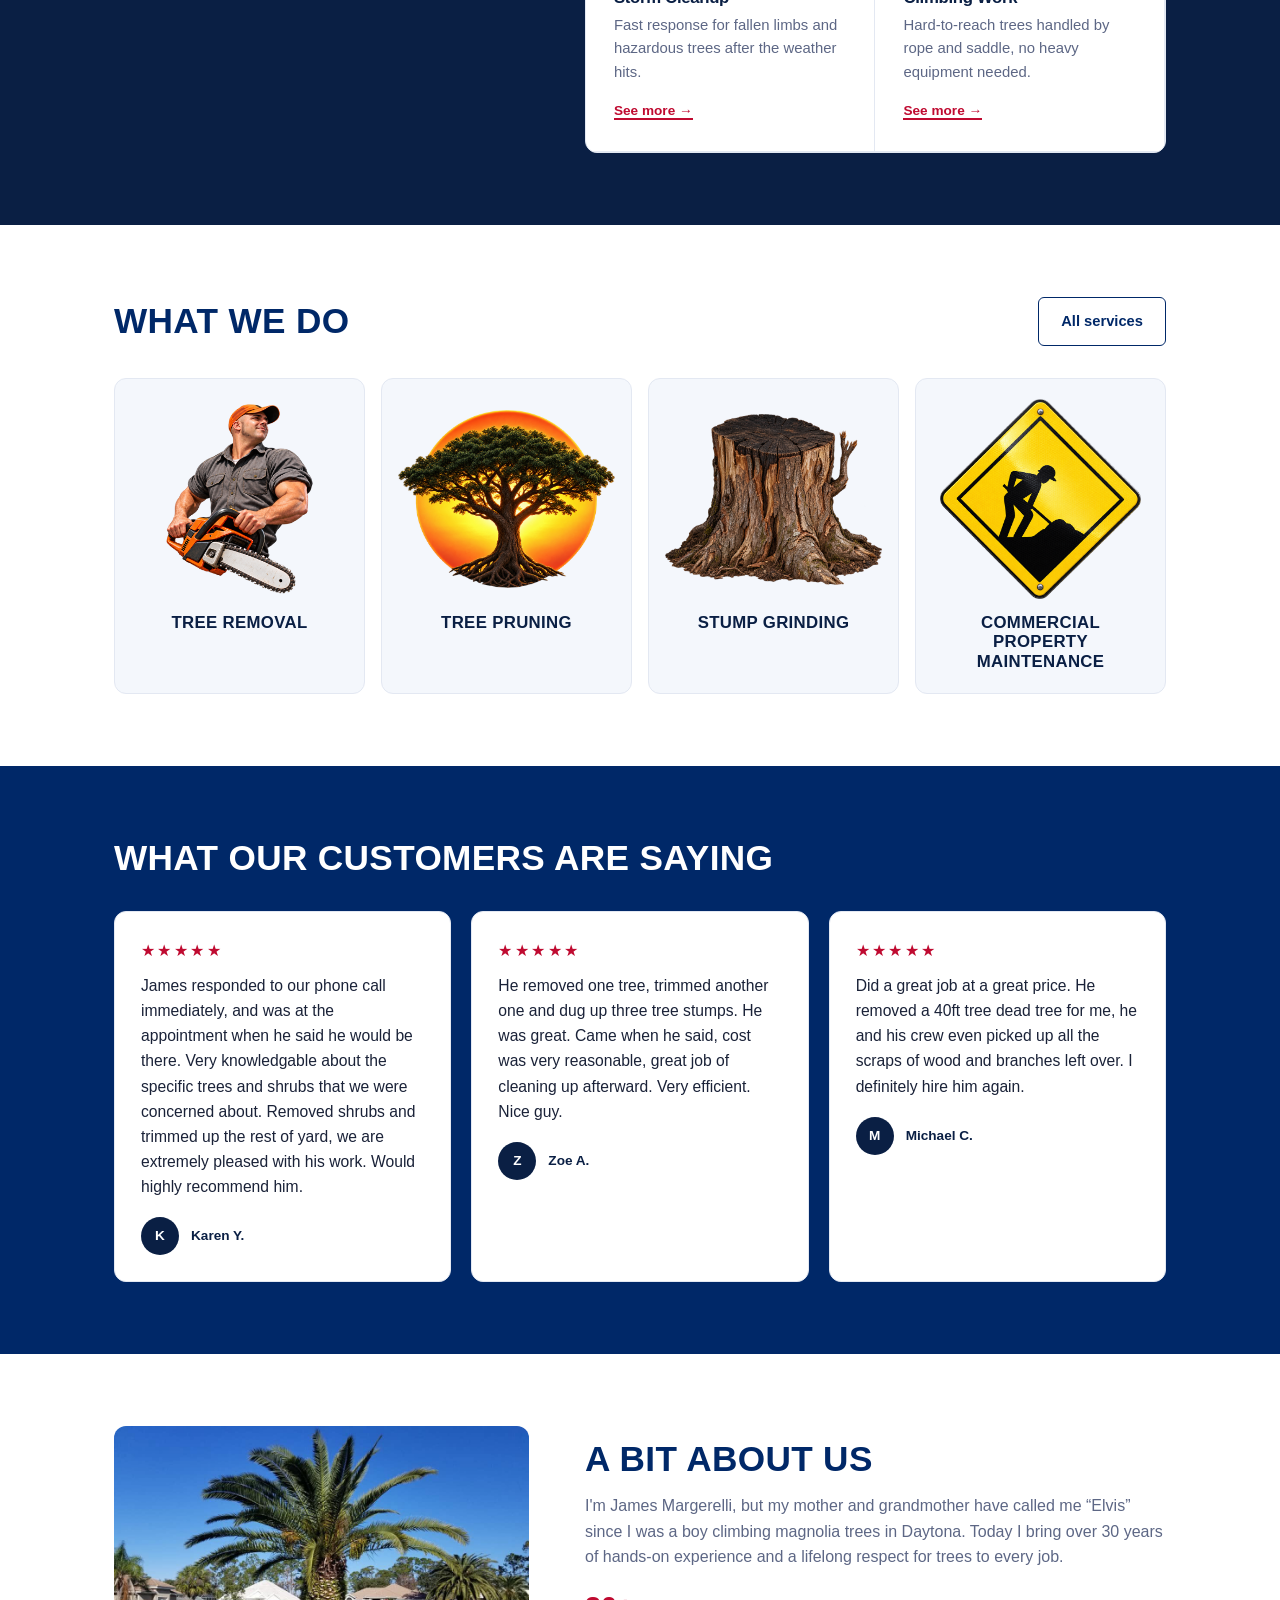
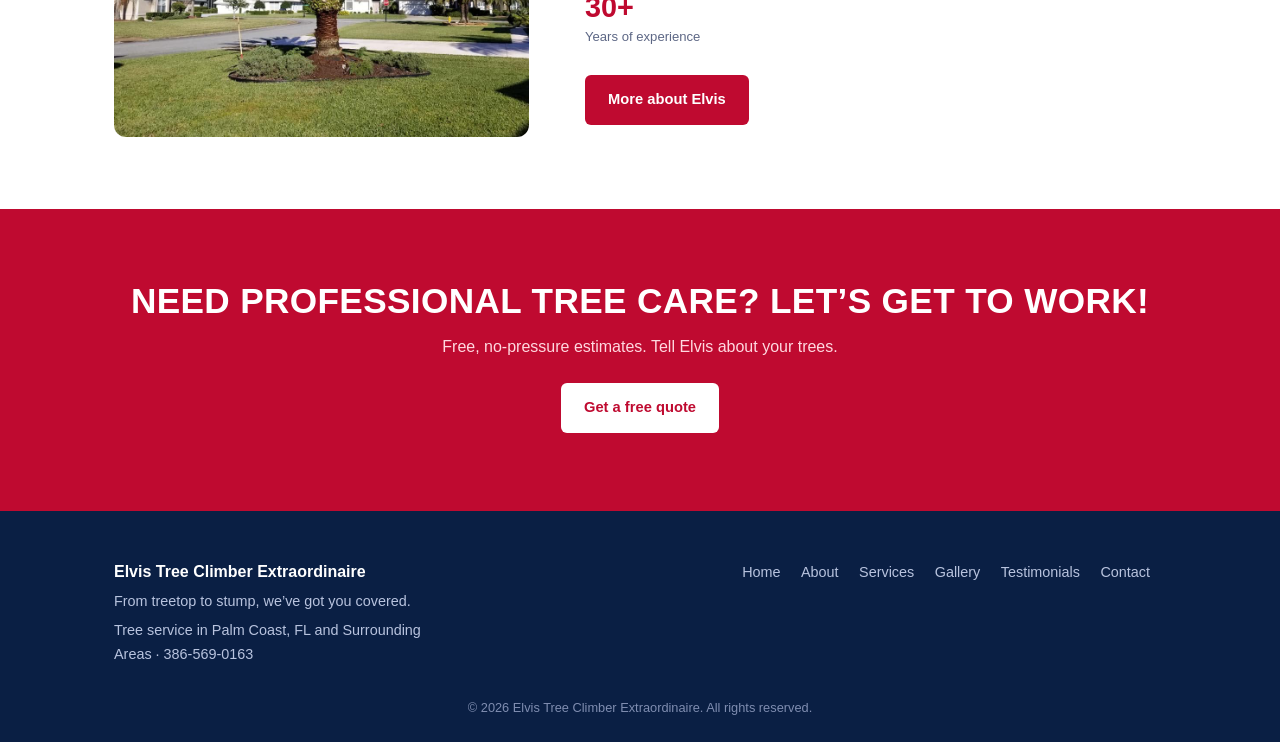
==== commit a66a29c0: "Home: new tree removal image Co-Authored-By: Claude Sonnet 5.5 <noreply@anthropic.com> Claude-Sessio" ====
--- a/index.html
+++ b/index.html
@@ -54,7 +54,7 @@
 <section><div class="wrap">
   <div class="sec-head"><h2>What we do</h2><a class="btn btn-outline" href="services.html">All services</a></div>
   <div class="icon-grid">
-    <div class="icon-card"><div class="icon-img"><img style="height:185px;max-height:100%" src="img/icons/removal.png" alt="Chainsaw-wielding tree removal pro in Palm Coast, FL" loading="lazy"></div><h3>Tree Removal</h3></div>
+    <div class="icon-card"><div class="icon-img"><img style="height:200px;max-height:100%" src="img/icons/removal.png" alt="Chainsaw-wielding tree removal pro in Palm Coast, FL" loading="lazy"></div><h3>Tree Removal</h3></div>
     <div class="icon-card"><div class="icon-img"><img src="img/icons/pruning.png" alt="Tree pruning icon with silhouette of an oak in Palm Coast, FL" loading="lazy"></div><h3>Tree Pruning</h3></div>
     <div class="icon-card"><div class="icon-img"><img src="img/icons/stump.png" alt="Tree stump grinding icon in Palm Coast, FL" loading="lazy"></div><h3>Stump Grinding</h3></div>
     <div class="icon-card"><div class="icon-img"><img src="img/icons/commercial.png" alt="Commercial property maintenance work sign in Palm Coast, FL" loading="lazy"></div><h3>Commercial Property Maintenance</h3></div>
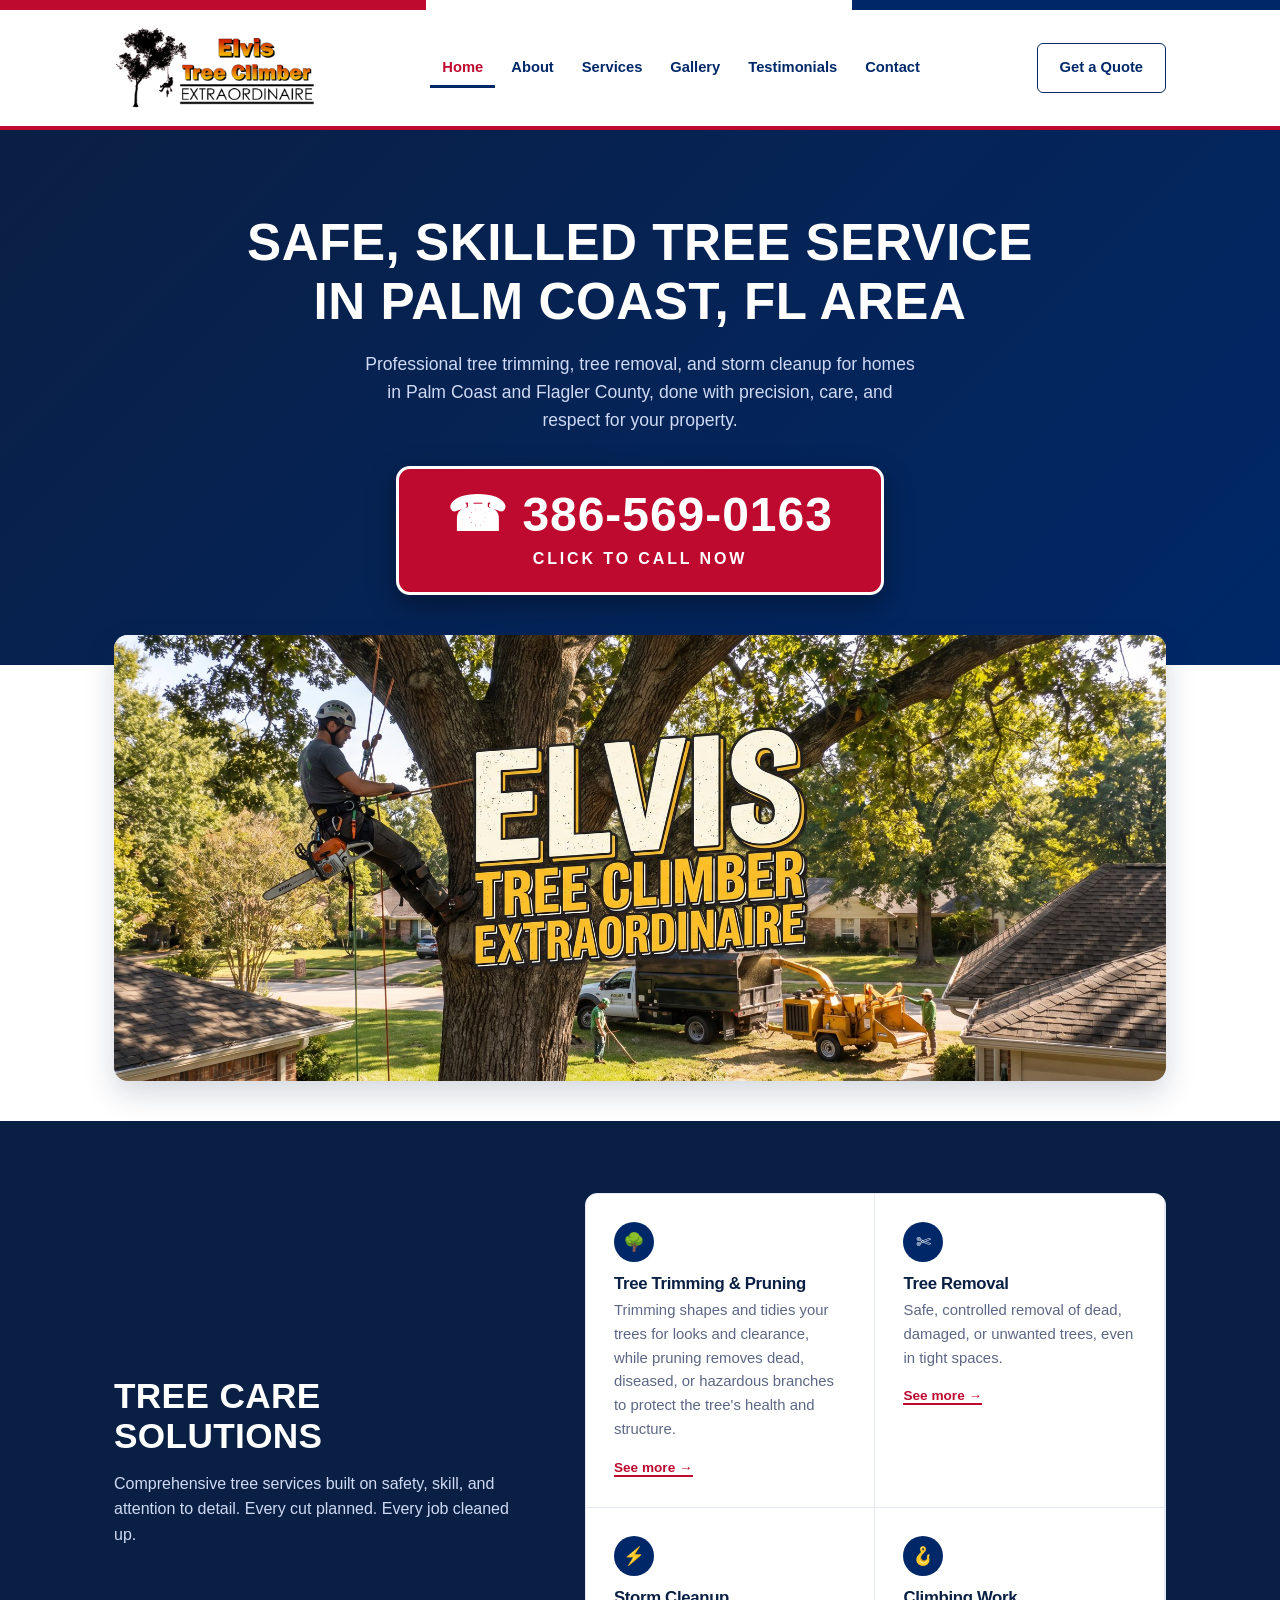
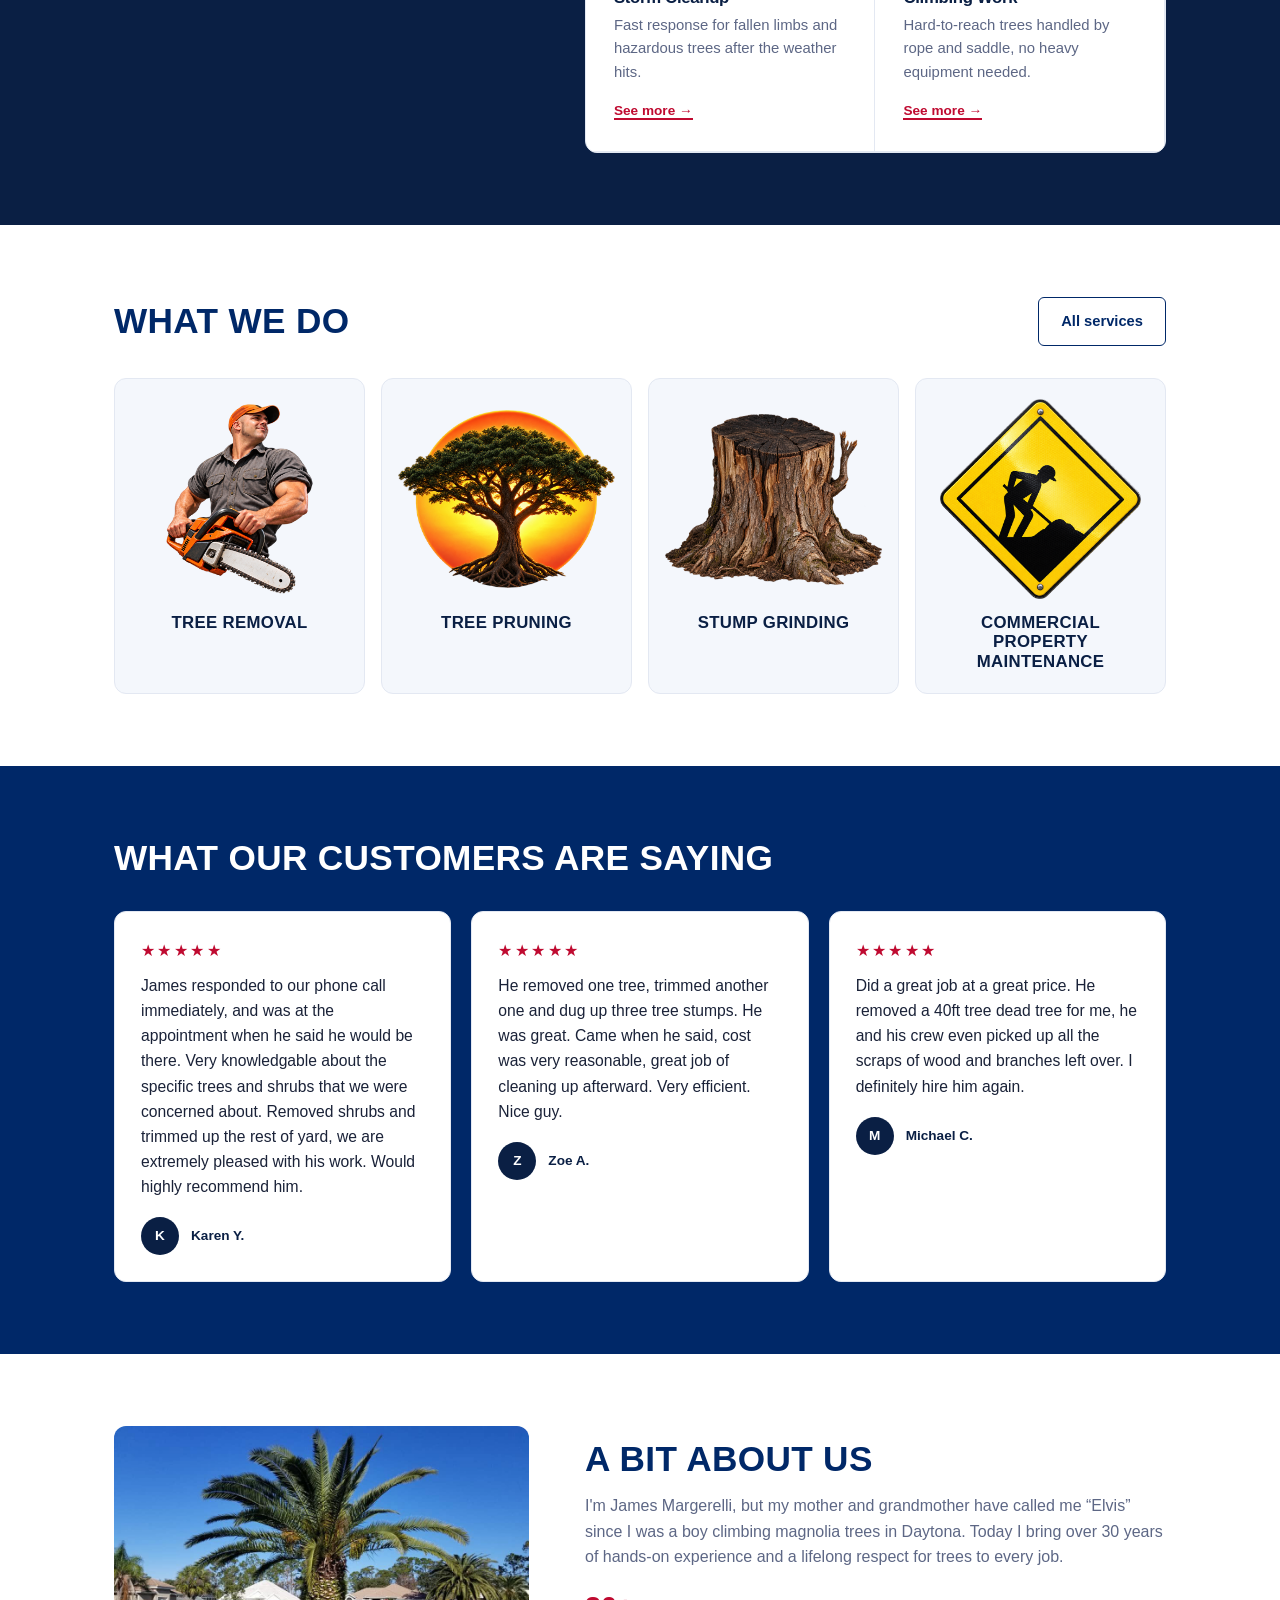
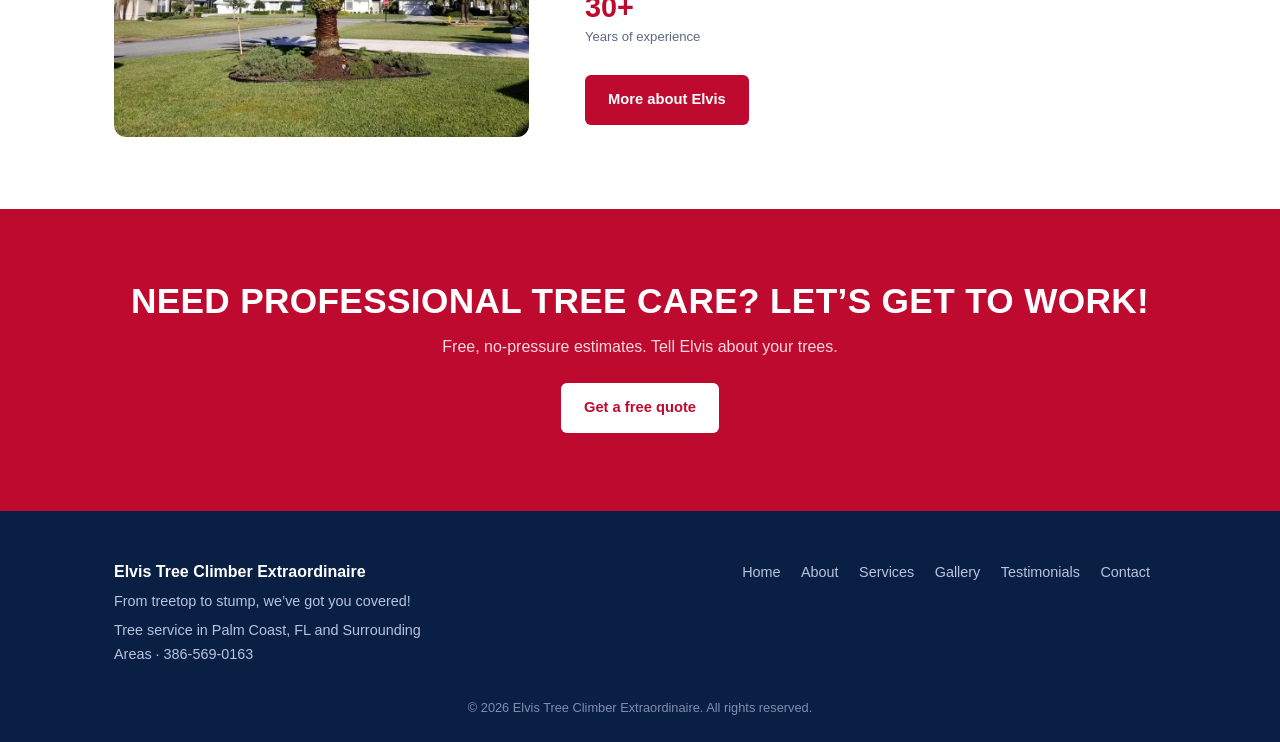
==== commit 38ae6934: "Footer tagline: exclamation point Co-Authored-By: Claude Sonnet 5.5 <noreply@anthropic.com> Claude-S" ====
--- a/index.html
+++ b/index.html
@@ -89,7 +89,7 @@
   <a class="btn btn-light" href="mailto:elvistreeclimber@gmail.com?subject=Free%20Quote%20Request">Get a free quote</a>
 </div></section>
 <footer><div class="wrap foot">
-  <div><strong>Elvis Tree Climber Extraordinaire</strong><p>From treetop to stump, we&rsquo;ve got you covered.</p><p>Tree service in Palm Coast, FL and Surrounding Areas &middot; <a href="tel:+13865690163">386-569-0163</a></p></div>
+  <div><strong>Elvis Tree Climber Extraordinaire</strong><p>From treetop to stump, we&rsquo;ve got you covered!</p><p>Tree service in Palm Coast, FL and Surrounding Areas &middot; <a href="tel:+13865690163">386-569-0163</a></p></div>
   <div><a href="index.html">Home</a> <a href="about.html">About</a> <a href="services.html">Services</a> <a href="gallery.html">Gallery</a> <a href="testimonials.html">Testimonials</a> <a href="contact.html">Contact</a></div>
 </div>
 <p class="copy">&copy; 2026 Elvis Tree Climber Extraordinaire. All rights reserved.</p></footer>
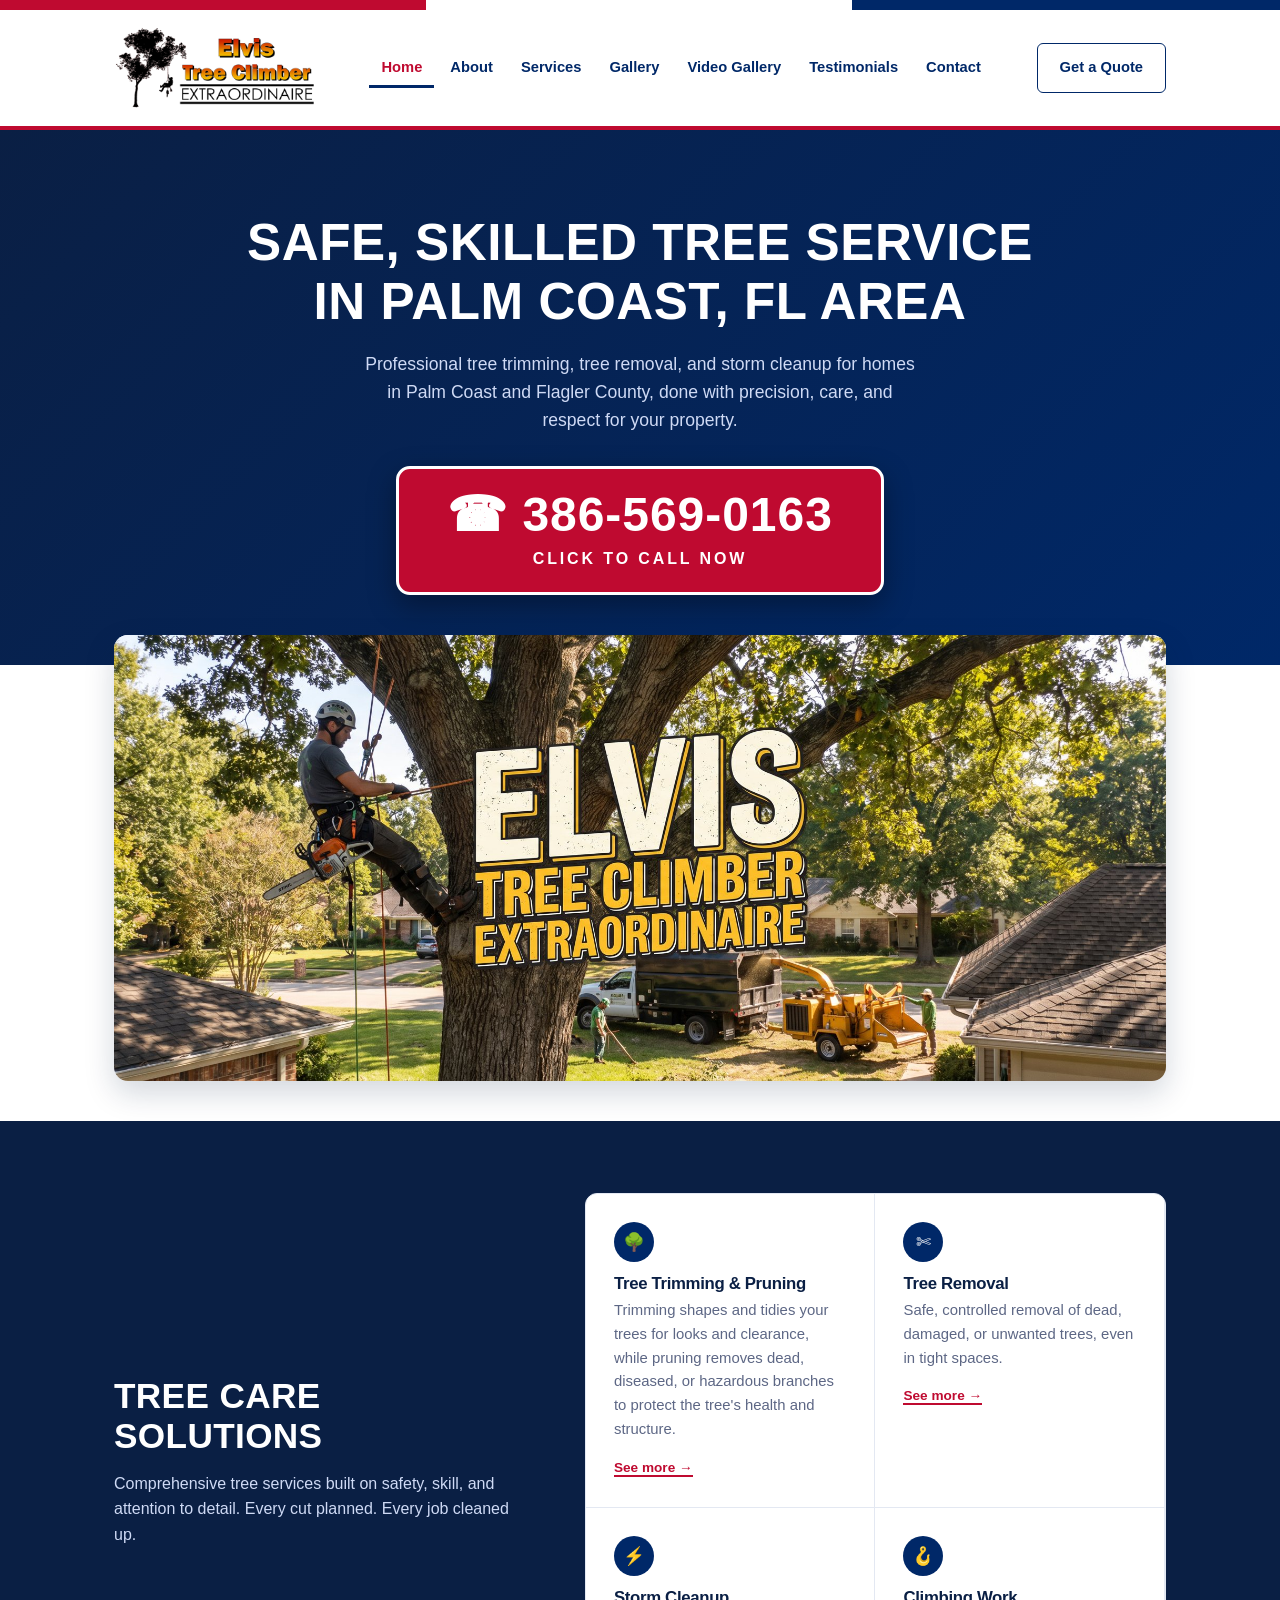
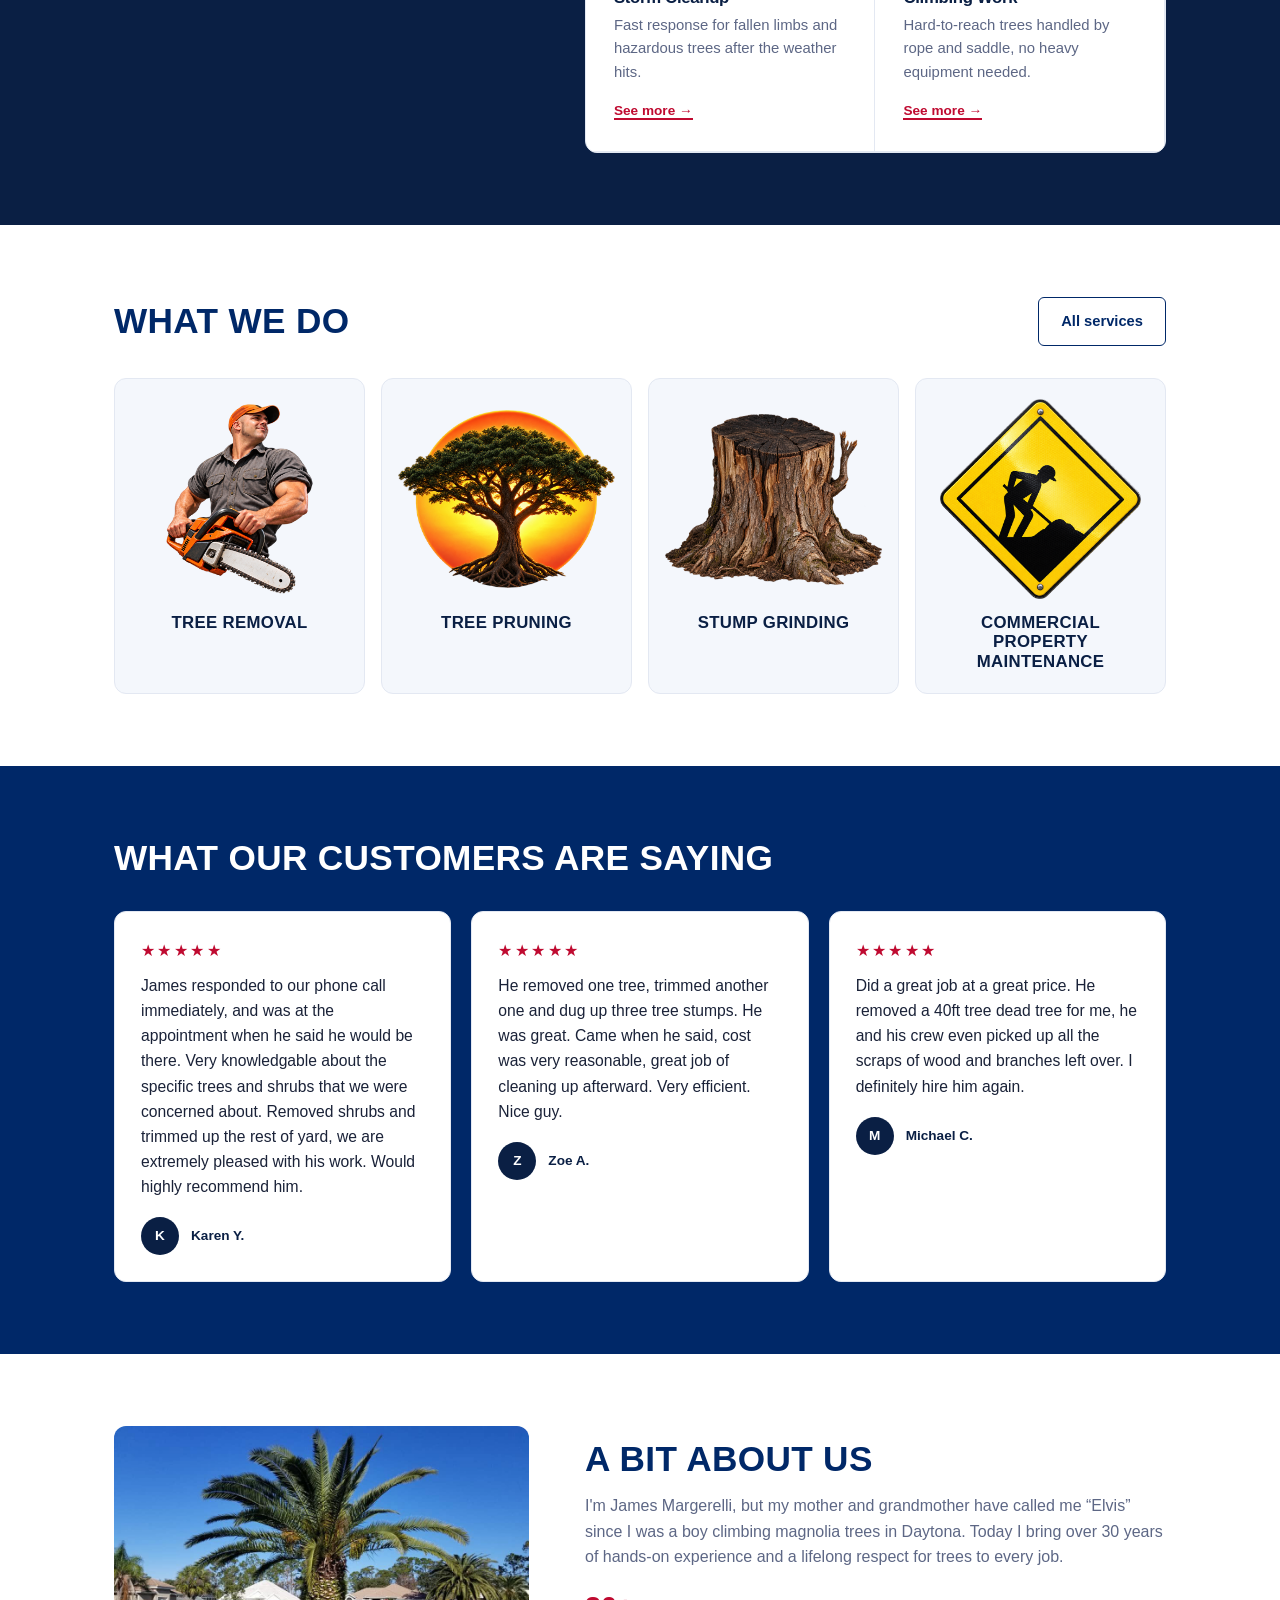
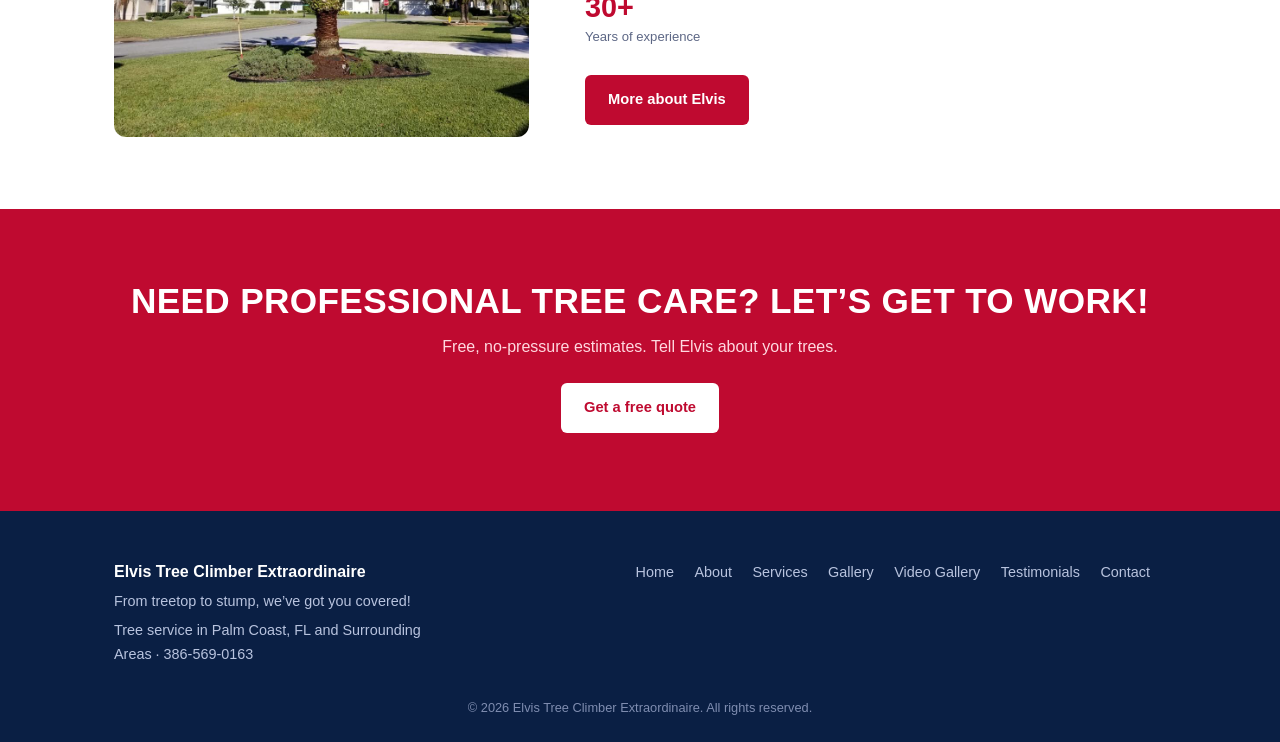
==== commit ee134714: "Add Video Gallery page, nav and footer links, sitemap entry Co-Authored-By: Claude Sonnet 5.5 <norep" ====
--- a/index.html
+++ b/index.html
@@ -13,7 +13,11 @@
 <meta property="og:title" content="Palm Coast Tree Service | Tree Removal &amp; Trimming | Elvis">
 <meta property="og:description" content="30+ years of tree trimming, tree removal, stump removal and storm cleanup in Palm Coast, FL and Flagler County. Call 386-569-0163 for a free quote.">
 <meta property="og:url" content="https://elvistreeclimber.com/">
-<meta property="og:image" content="https://elvistreeclimber.com/img/hero.jpg">
+<meta property="og:image" content="https://elvistreeclimber.com/img/og-image.jpg">
+<meta property="og:image:width" content="1200">
+<meta property="og:image:height" content="630">
+<meta property="og:image:alt" content="Elvis Tree Climber Extraordinaire - tree service in Palm Coast, FL">
+<meta name="twitter:image" content="https://elvistreeclimber.com/img/og-image.jpg">
 <meta name="twitter:card" content="summary_large_image">
 <meta name="geo.region" content="US-FL">
 <meta name="geo.placename" content="Palm Coast">
@@ -29,6 +33,7 @@
       <li><a href="about.html">About</a></li>
       <li><a href="services.html">Services</a></li>
       <li><a href="gallery.html">Gallery</a></li>
+      <li><a href="video-gallery.html">Video Gallery</a></li>
       <li><a href="testimonials.html">Testimonials</a></li>
       <li><a href="contact.html">Contact</a></li>
   </ul></nav>
@@ -90,8 +95,10 @@
 </div></section>
 <footer><div class="wrap foot">
   <div><strong>Elvis Tree Climber Extraordinaire</strong><p>From treetop to stump, we&rsquo;ve got you covered!</p><p>Tree service in Palm Coast, FL and Surrounding Areas &middot; <a href="tel:+13865690163">386-569-0163</a></p></div>
-  <div><a href="index.html">Home</a> <a href="about.html">About</a> <a href="services.html">Services</a> <a href="gallery.html">Gallery</a> <a href="testimonials.html">Testimonials</a> <a href="contact.html">Contact</a></div>
+  <div><a href="index.html">Home</a> <a href="about.html">About</a> <a href="services.html">Services</a> <a href="gallery.html">Gallery</a> <a href="video-gallery.html">Video Gallery</a> <a href="testimonials.html">Testimonials</a> <a href="contact.html">Contact</a></div>
 </div>
 <p class="copy">&copy; 2026 Elvis Tree Climber Extraordinaire. All rights reserved.</p></footer>
+<script>window.va=window.va||function(){(window.vaq=window.vaq||[]).push(arguments)};</script>
+<script defer src="/_vercel/insights/script.js"></script>
 </body>
 </html>
--- a/style.css
+++ b/style.css
@@ -209,3 +209,19 @@
 .feature-txt .btn{margin-top:8px}
 @media(max-width:800px){.feature{grid-template-columns:1fr;gap:20px;text-align:center}}
 .feature-txt h2{margin-bottom:14px}.feature-txt p{margin:0 0 14px}
+
+.faq{margin-top:18px}
+.faq details{border:1px solid var(--line);border-radius:10px;background:#fff;margin-bottom:10px;padding:0 18px}
+.faq summary{cursor:pointer;font-weight:700;color:var(--navy);padding:16px 0;list-style:none;display:flex;justify-content:space-between;gap:16px}
+.faq summary::-webkit-details-marker{display:none}
+.faq summary::after{content:"+";color:var(--red);font-size:1.3rem;line-height:1}
+.faq details[open] summary::after{content:"\2212"}
+.faq details p{margin:0 0 16px;color:var(--muted);line-height:1.7}
+
+.video-grid{display:grid;grid-template-columns:repeat(3,1fr);gap:16px}
+.video-grid iframe,.video-grid video{width:100%;aspect-ratio:16/9;border:0;border-radius:12px;background:#000;display:block}
+.vid-slot{aspect-ratio:16/9;border-radius:12px;background:var(--tint);border:2px dashed #c3cde3;color:var(--muted);font-weight:600;display:flex;flex-direction:column;align-items:center;justify-content:center;gap:8px}
+.vid-slot .play{width:46px;height:46px;border-radius:50%;background:var(--red);color:#fff;display:flex;align-items:center;justify-content:center;font-size:1rem;padding-left:3px}
+.vid-note{text-align:center;color:var(--muted);margin-top:24px}
+@media(max-width:900px){.video-grid{grid-template-columns:1fr 1fr}}
+@media(max-width:520px){.video-grid{grid-template-columns:1fr}}
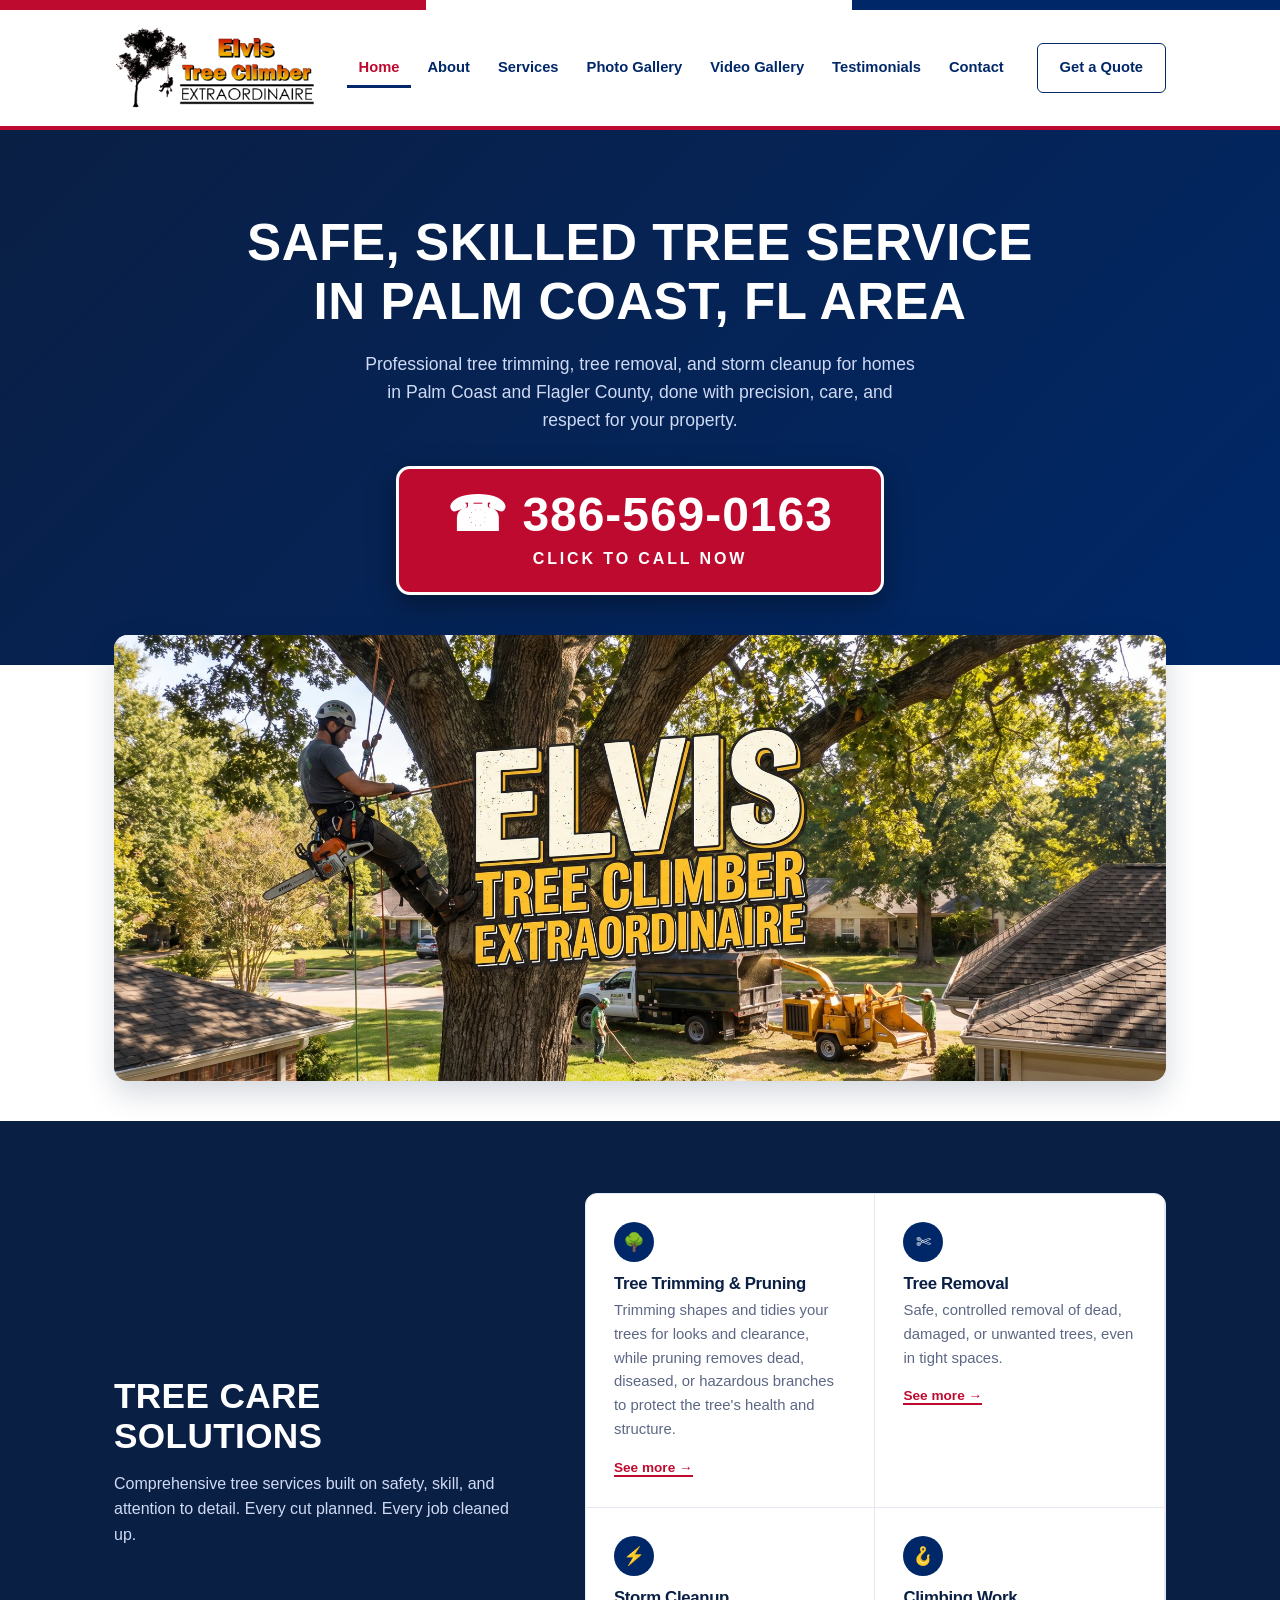
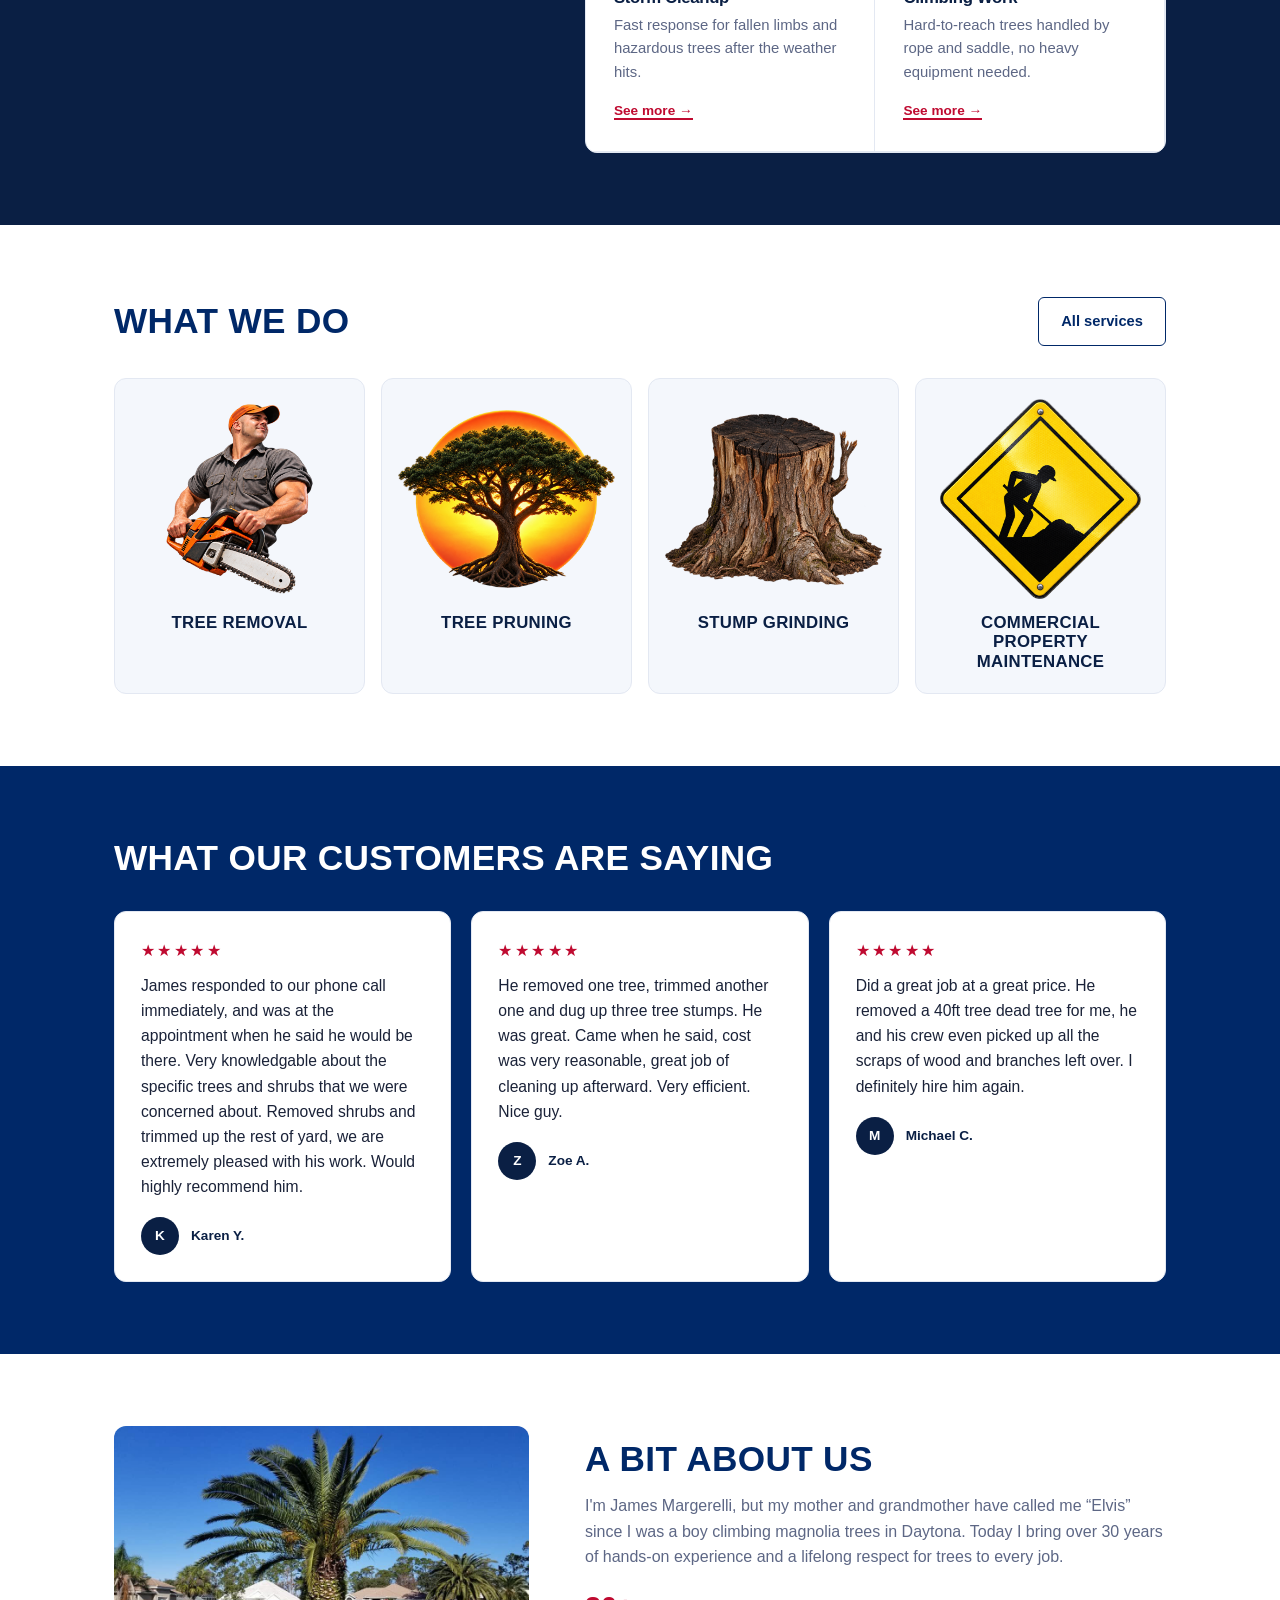
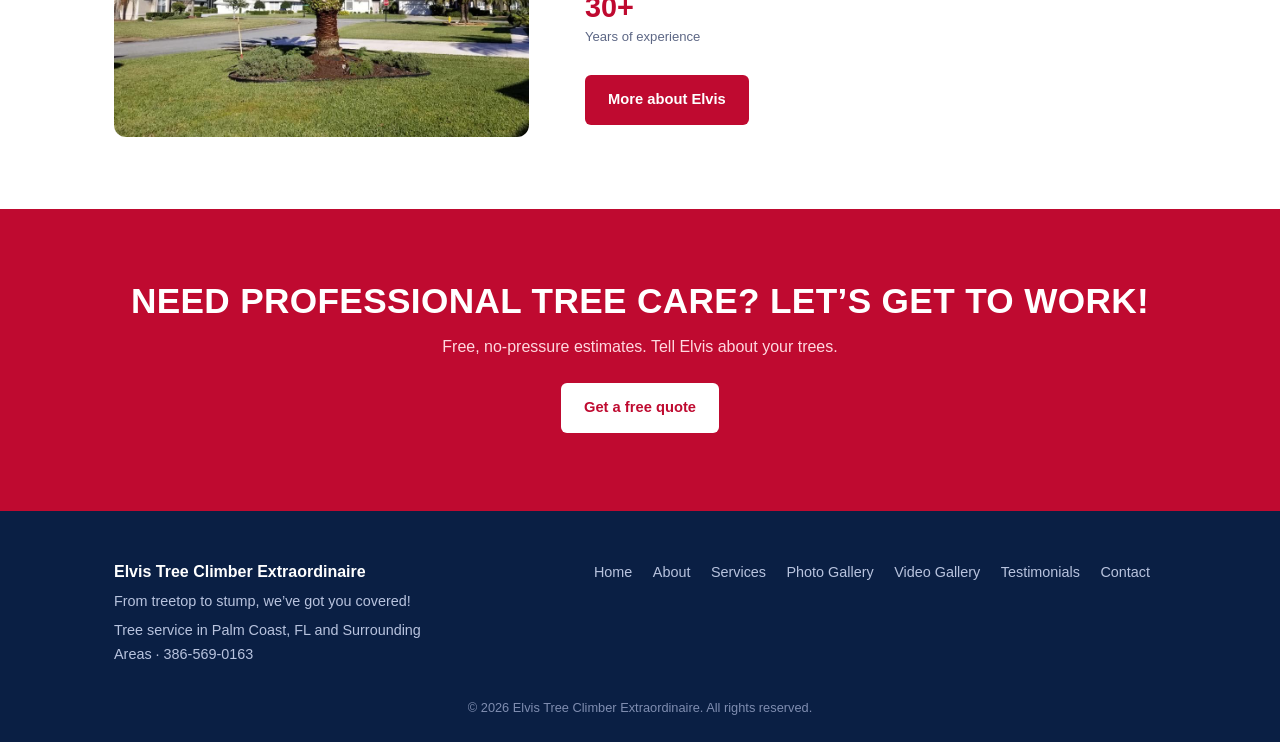
==== commit 98b47119: "Rename Gallery to Photo Gallery Co-Authored-By: Claude Sonnet 5.5 <noreply@anthropic.com> Claude-Ses" ====
--- a/index.html
+++ b/index.html
@@ -32,7 +32,7 @@
       <li><a class="active" href="index.html">Home</a></li>
       <li><a href="about.html">About</a></li>
       <li><a href="services.html">Services</a></li>
-      <li><a href="gallery.html">Gallery</a></li>
+      <li><a href="gallery.html">Photo Gallery</a></li>
       <li><a href="video-gallery.html">Video Gallery</a></li>
       <li><a href="testimonials.html">Testimonials</a></li>
       <li><a href="contact.html">Contact</a></li>
@@ -95,7 +95,7 @@
 </div></section>
 <footer><div class="wrap foot">
   <div><strong>Elvis Tree Climber Extraordinaire</strong><p>From treetop to stump, we&rsquo;ve got you covered!</p><p>Tree service in Palm Coast, FL and Surrounding Areas &middot; <a href="tel:+13865690163">386-569-0163</a></p></div>
-  <div><a href="index.html">Home</a> <a href="about.html">About</a> <a href="services.html">Services</a> <a href="gallery.html">Gallery</a> <a href="video-gallery.html">Video Gallery</a> <a href="testimonials.html">Testimonials</a> <a href="contact.html">Contact</a></div>
+  <div><a href="index.html">Home</a> <a href="about.html">About</a> <a href="services.html">Services</a> <a href="gallery.html">Photo Gallery</a> <a href="video-gallery.html">Video Gallery</a> <a href="testimonials.html">Testimonials</a> <a href="contact.html">Contact</a></div>
 </div>
 <p class="copy">&copy; 2026 Elvis Tree Climber Extraordinaire. All rights reserved.</p></footer>
 <script>window.va=window.va||function(){(window.vaq=window.vaq||[]).push(arguments)};</script>
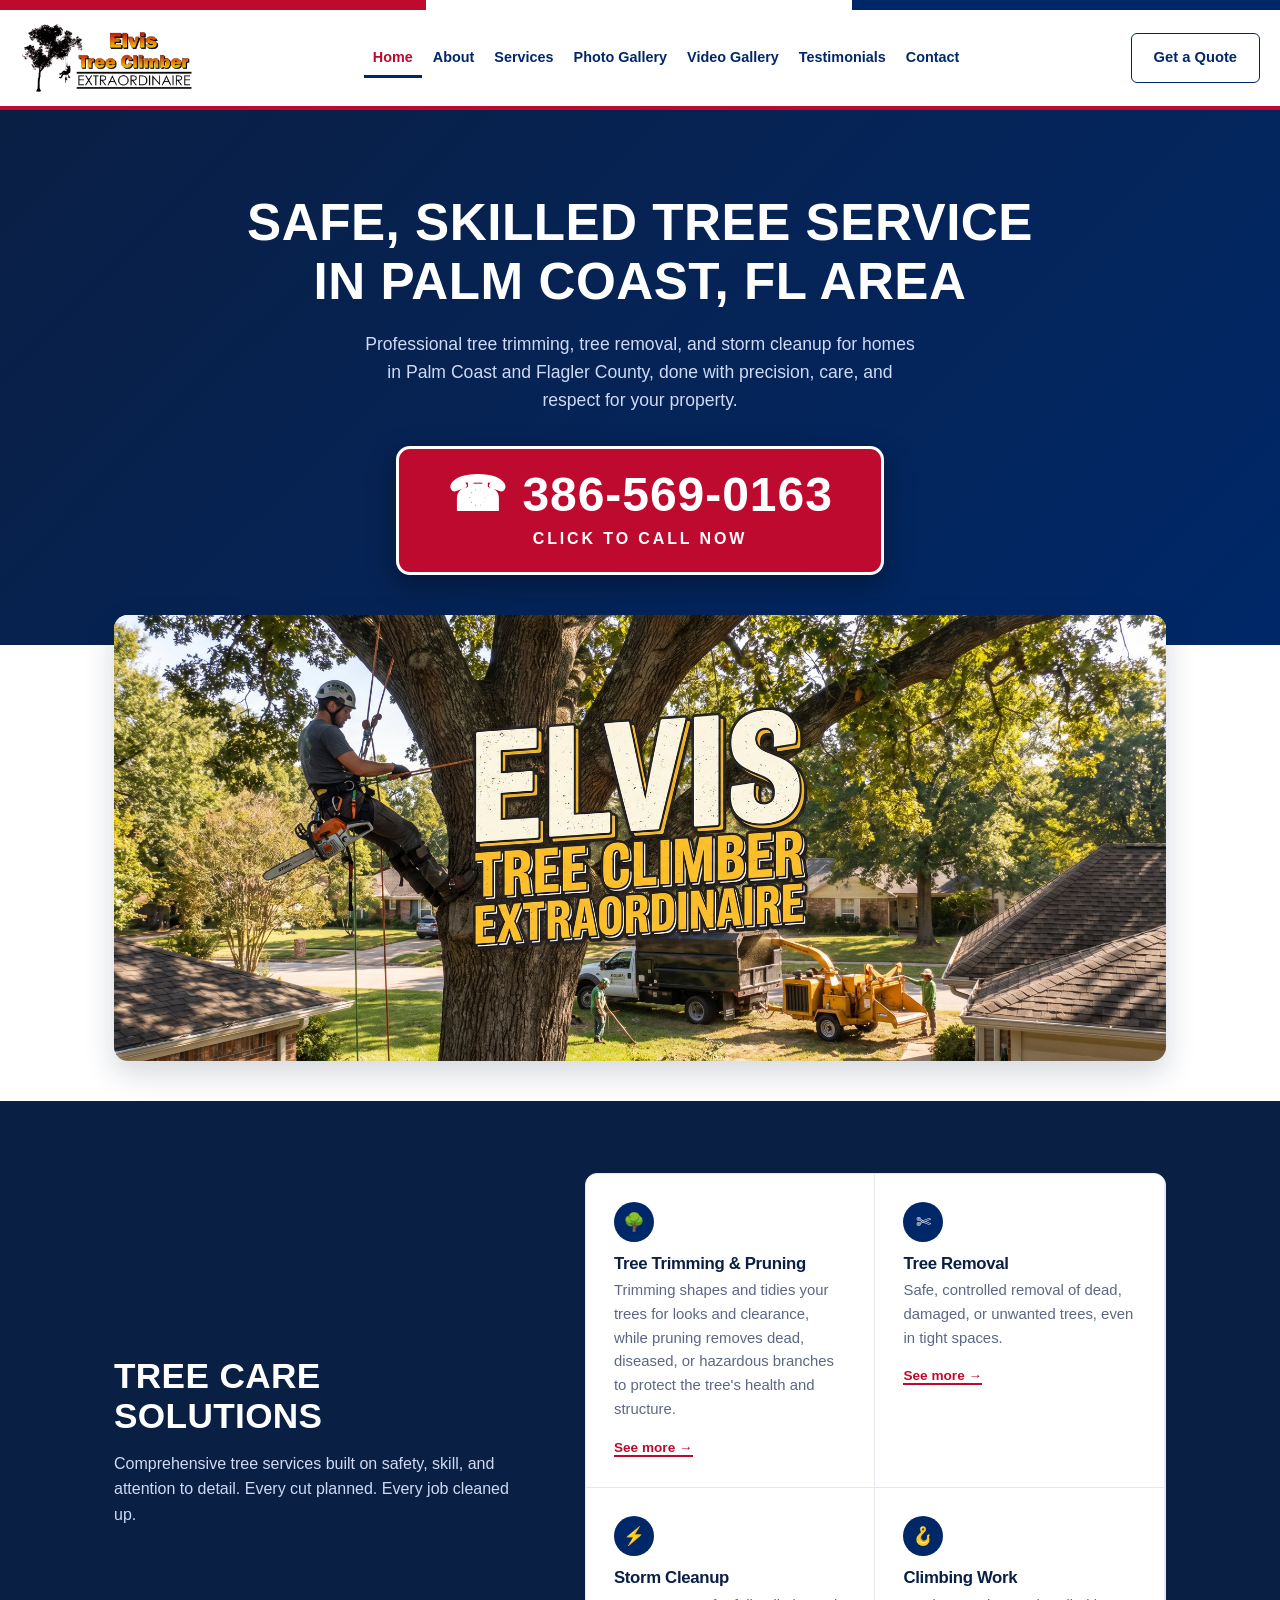
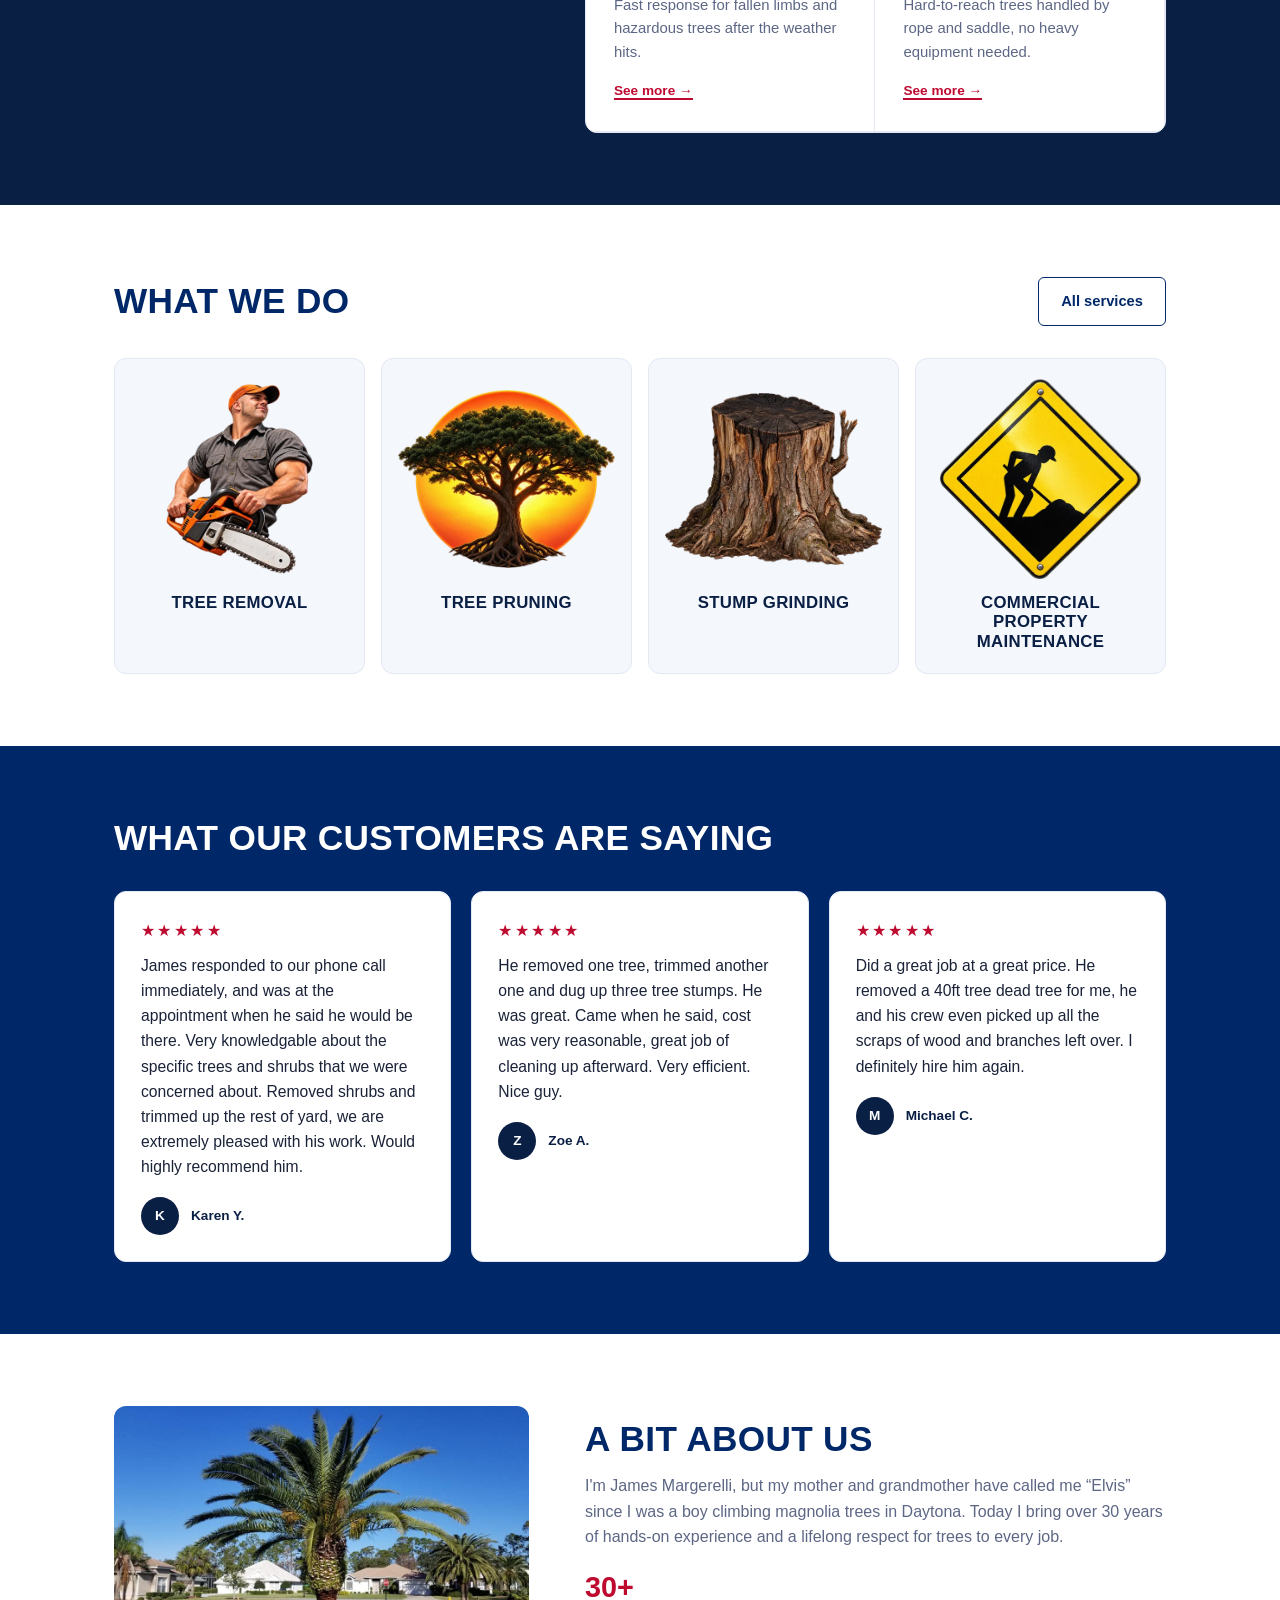
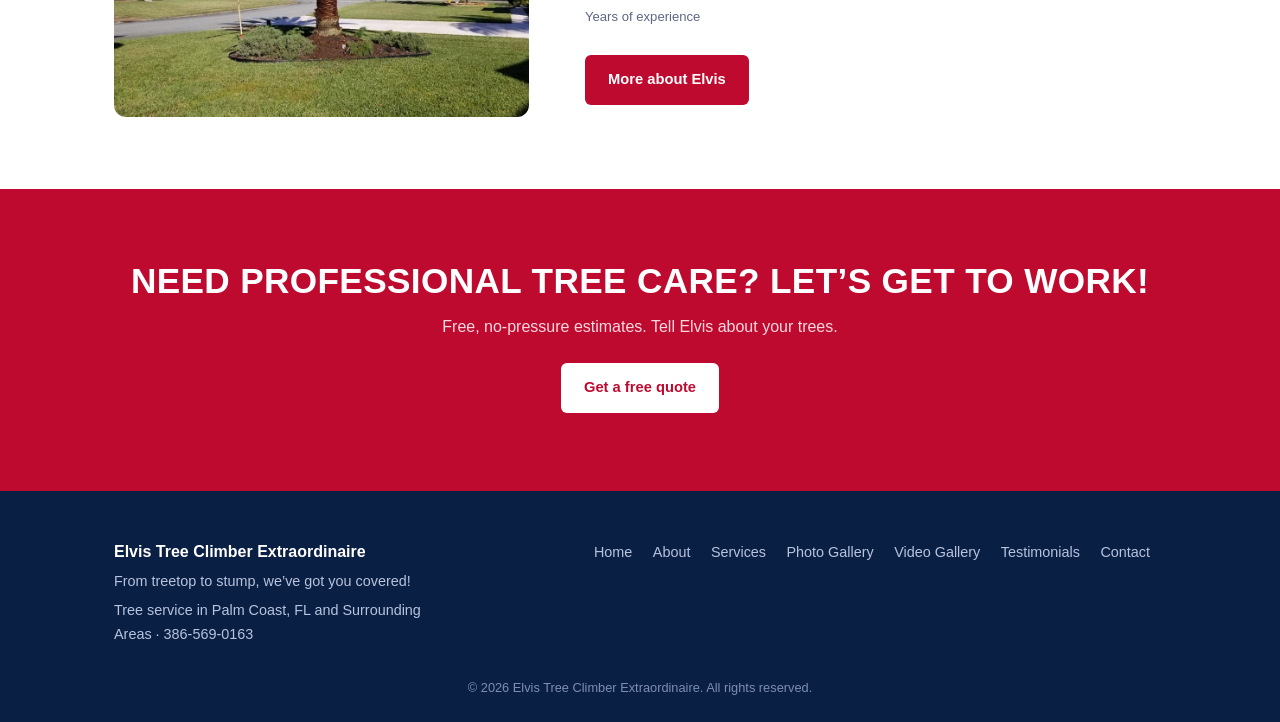
==== commit 147a38c8: "Launch checklist fixes: favicon.ico, compress home icons to WebP Co-Authored-By: Claude Sonnet 5.5 <" ====
--- a/index.html
+++ b/index.html
@@ -59,10 +59,10 @@
 <section><div class="wrap">
   <div class="sec-head"><h2>What we do</h2><a class="btn btn-outline" href="services.html">All services</a></div>
   <div class="icon-grid">
-    <div class="icon-card"><div class="icon-img"><img style="height:200px;max-height:100%" src="img/icons/removal.png" alt="Chainsaw-wielding tree removal pro in Palm Coast, FL" loading="lazy"></div><h3>Tree Removal</h3></div>
-    <div class="icon-card"><div class="icon-img"><img src="img/icons/pruning.png" alt="Tree pruning icon with silhouette of an oak in Palm Coast, FL" loading="lazy"></div><h3>Tree Pruning</h3></div>
-    <div class="icon-card"><div class="icon-img"><img src="img/icons/stump.png" alt="Tree stump grinding icon in Palm Coast, FL" loading="lazy"></div><h3>Stump Grinding</h3></div>
-    <div class="icon-card"><div class="icon-img"><img src="img/icons/commercial.png" alt="Commercial property maintenance work sign in Palm Coast, FL" loading="lazy"></div><h3>Commercial Property Maintenance</h3></div>
+    <div class="icon-card"><div class="icon-img"><img style="height:200px;max-height:100%" src="img/icons/removal.webp" alt="Chainsaw-wielding tree removal pro in Palm Coast, FL" loading="lazy"></div><h3>Tree Removal</h3></div>
+    <div class="icon-card"><div class="icon-img"><img src="img/icons/pruning.webp" alt="Tree pruning icon with silhouette of an oak in Palm Coast, FL" loading="lazy"></div><h3>Tree Pruning</h3></div>
+    <div class="icon-card"><div class="icon-img"><img src="img/icons/stump.webp" alt="Tree stump grinding icon in Palm Coast, FL" loading="lazy"></div><h3>Stump Grinding</h3></div>
+    <div class="icon-card"><div class="icon-img"><img src="img/icons/commercial.webp" alt="Commercial property maintenance work sign in Palm Coast, FL" loading="lazy"></div><h3>Commercial Property Maintenance</h3></div>
   </div>
 </div></section>
 
--- a/style.css
+++ b/style.css
@@ -225,3 +225,15 @@
 .vid-note{text-align:center;color:var(--muted);margin-top:24px}
 @media(max-width:900px){.video-grid{grid-template-columns:1fr 1fr}}
 @media(max-width:520px){.video-grid{grid-template-columns:1fr}}
+
+/* header: keep Get a Quote on the top right */
+.bar{max-width:1280px;padding:12px 20px;gap:12px}
+.bar>.btn{white-space:nowrap;flex-shrink:0}
+nav a{padding:8px 9px;font-size:.9rem;white-space:nowrap}
+nav ul{gap:2px}
+@media(min-width:1001px){.bar{flex-wrap:nowrap}.brand img{height:72px}}
+@media(max-width:1000px){
+  .bar{justify-content:space-between}
+  nav{order:3;width:100%}
+  nav ul{justify-content:center}
+}
